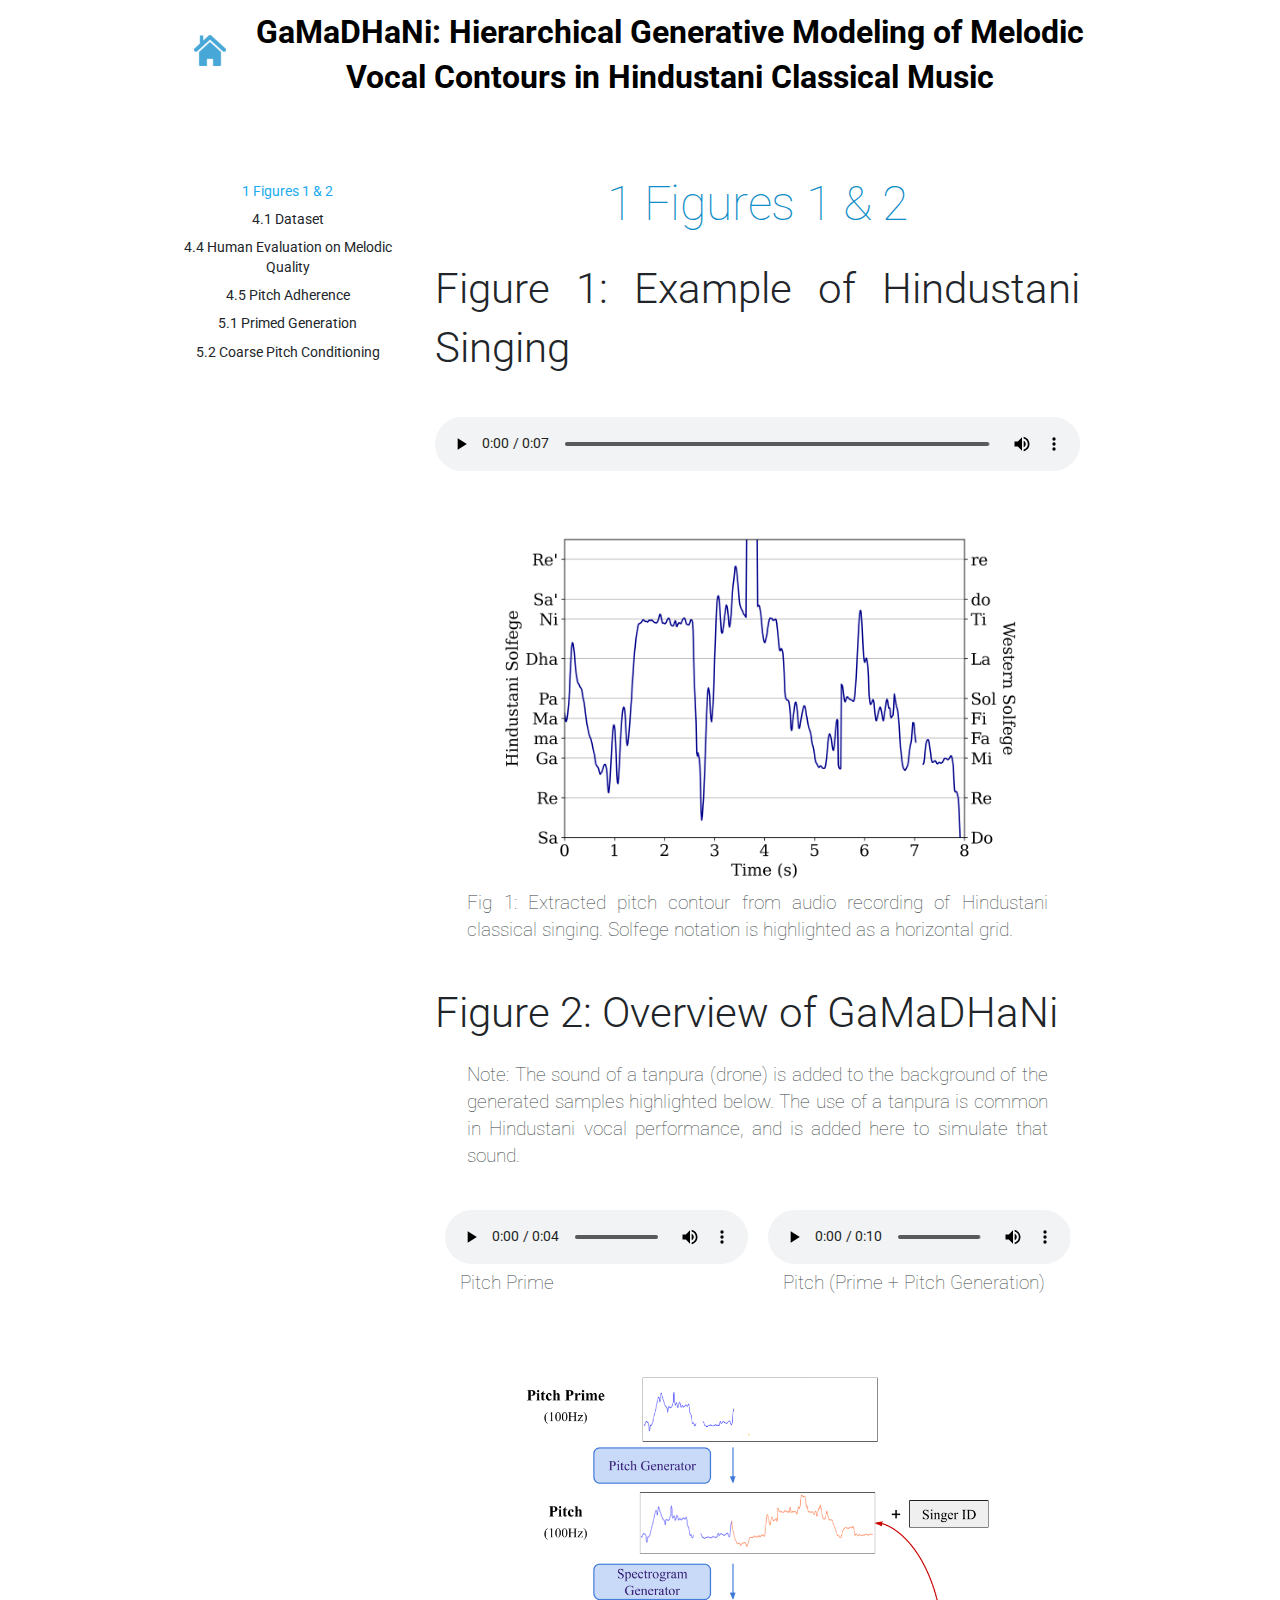
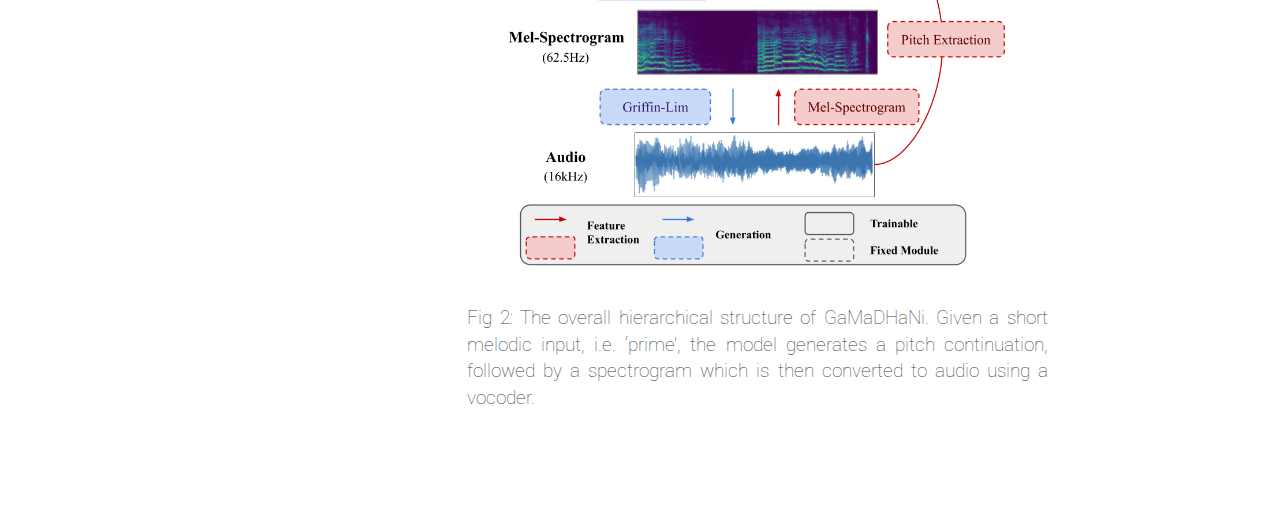
==== 1figs/index.html @ 4505210c "first version website" ====
<!DOCTYPE html>
<html lang="en">

<head>
    <meta charset="utf-8">
    <meta http-equiv="x-ua-compatible" content="ie=edge">
    <title>1 Figures 1 &amp; 2 - Demo Samples</title>
    <meta name="viewport" content="width=device-width, initial-scale=1"> 
    <link rel="icon" href="https://gamadhani.github.io/%20favicon.png%20">  
    <link rel="stylesheet" href="/css/style.min.75d979721c77aee3e680cd0fadc988bd8e4d9de67f4d5a370ef8f8e1afe76103.css">  

</head>



<body class='page-home'></body>
<div class="wrapper">
    <div class='header'>
    <div class="container">
        
        
        <div id="main-menu" class="main-menu">
    <ul>
         
        <li class="menu-item-/static/home.png">
            <a href="/">
                
                <figure>
                    <img src="/static/home.png" alt="Descriptive text about the image">
                </figure>
            </a>
        </li>
        
    </ul>
</div>
        <h1>GaMaDHaNi: Hierarchical Generative Modeling of Melodic Vocal Contours in Hindustani Classical Music</h1>
    </div>
</div>  
    <div class="container pt-2 pt-md-6 pb-3 pb-md-6">
        <div class="row">
            <div class="col-12 col-md-3 mb-3">
                <div class="sidebar">
                    
<div class="docs-menu">
    
    <ul>
        
        <li class="active ">
            <a href="https://gamadhani.github.io/1figs/">1 Figures 1 &amp; 2</a>
        </li>
        
        <li class="">
            <a href="https://gamadhani.github.io/2data/">4.1 Dataset</a>
        </li>
        
        <li class="">
            <a href="https://gamadhani.github.io/3listening_test/">4.4 Human Evaluation on Melodic Quality</a>
        </li>
        
        <li class="">
            <a href="https://gamadhani.github.io/4pitch_adherence/">4.5 Pitch Adherence</a>
        </li>
        
        <li class="">
            <a href="https://gamadhani.github.io/5primed_generation/">5.1 Primed Generation</a>
        </li>
        
        <li class="">
            <a href="https://gamadhani.github.io/6coarsepitch/">5.2 Coarse Pitch Conditioning</a>
        </li>
        
    </ul>
</div>
                </div>
            </div>
            <div class="col-12 col-md-9">
                 
<div class="container">
    <h1 class="title">1 Figures 1 &amp; 2</h1>
    <div class="content  " style="text-align: justify; ">
        <h1 id="figure-1-example-of-hindustani-singing">Figure 1: Example of Hindustani Singing</h1>
<p><figure >
    <audio controls preload="metadata ">
    <source src="/static/homepage/fig1.mp3" type="audio/mpeg">
  </audio> 
</figure>
<figure><img   src="/static/homepage/hindustani_contour.png" 
         alt="Fig 1: Extracted pitch contour from audio recording of Hindustani classical singing. Solfege notation is highlighted as a horizontal grid."/><figcaption>
        <p>Fig 1: Extracted pitch contour from audio recording of Hindustani classical singing. Solfege notation is highlighted as a horizontal grid.</p>
    </figcaption>
    </figure></p>
<h1 id="figure-2-overview-of-gamadhani">Figure 2: Overview of GaMaDHaNi</h1>
<p>Note: The sound of a tanpura (drone) is added to the background of the generated samples highlighted below. The use of a tanpura is common in Hindustani vocal performance, and is added here to simulate that sound.

<style>
    .audio-gallery {
        display: flex;
         
        flex-wrap: wrap;
         
        justify-content: space-between;
         
    }
    
    .audio-item {
        margin: 0 10px;
         
        flex: 1;
         
    }
    
    audio {
        width: 100%;
         
    }
</style>
<div class="audio-gallery">
    
    <div class="audio-item">
        <audio controls>
            <source src="/static/homepage/hero_primeWshruti.wav" type="audio/wav">
            Your browser does not support the audio element.
        </audio>
        <p>Pitch Prime</p>
    </div>
    
    <div class="audio-item">
        <audio controls>
            <source src="/static/homepage/hero_prime&#43;contWshruti.wav" type="audio/wav">
            Your browser does not support the audio element.
        </audio>
        <p>Pitch (Prime &#43; Pitch Generation)</p>
    </div>
    
</div></p>
<figure><img   src="/static/homepage/hero%20diag.png" 
         alt="Fig 2: The overall hierarchical structure of GaMaDHaNi. Given a short melodic input, i.e. ‘prime’, the model generates a pitch continuation, followed by a spectrogram which is then converted to audio using a vocoder."/><figcaption>
        <p>Fig 2: The overall hierarchical structure of GaMaDHaNi. Given a short melodic input, i.e. ‘prime’, the model generates a pitch continuation, followed by a spectrogram which is then converted to audio using a vocoder.</p>
    </figcaption>
    </figure>

    </div>
</div>
</div>
</a> 
            </div>
        </div>
    </div>
    
</div>

    
<script type="text/javascript" src="/js/scripts.min.eaf147370baecdd07c022597db631f99cab1c9cd6479de586f30327a568d6a0f.js"></script>
 
  
  
    
  




</body>

</html>
---- css/style.min.75d979721c77aee3e680cd0fadc988bd8e4d9de67f4d5a370ef8f8e1afe76103.css ----
@charset "UTF-8";@import "https://fonts.googleapis.com/css?family=Roboto:300,400,500,700|Lora:400,700|Roboto+Mono:300,400";*,*::before,*::after{box-sizing:border-box}html{font-family:sans-serif;line-height:1.15;-webkit-text-size-adjust:100%;-webkit-tap-highlight-color:rgba(33,37,41,0)}article,aside,figcaption,figure,footer,header,hgroup,main,nav,section{display:block}body{margin:0;font-family:roboto,Arial,sans-serif,-apple-system;font-size:1rem;font-weight:400;line-height:1.4;color:#212529;text-align:left;background-color:#fff}[tabindex="-1"]:focus{outline:0!important}hr{box-sizing:content-box;height:0;overflow:visible}h1,h2,h3,h4,h5,h6{margin-top:0;margin-bottom:.5rem}p{margin-top:0;margin-bottom:1rem}abbr[title],abbr[data-original-title]{text-decoration:underline;text-decoration:underline dotted;cursor:help;border-bottom:0;text-decoration-skip-ink:none}address{margin-bottom:1rem;font-style:normal;line-height:inherit}ol,ul,dl{margin-top:0;margin-bottom:1rem}ol ol,ul ul,ol ul,ul ol{margin-bottom:0}dt{font-weight:700}dd{margin-bottom:.5rem;margin-left:0}blockquote{margin:0 0 1rem}b,strong{font-weight:bolder}small{font-size:80%}sub,sup{position:relative;font-size:75%;line-height:0;vertical-align:baseline}sub{bottom:-.25em}sup{top:-.5em}a{color:#0f8dc8;text-decoration:none;background-color:transparent}a:hover{color:#4bbdf2;text-decoration:underline}a:not([href]):not([tabindex]){color:inherit;text-decoration:none}a:not([href]):not([tabindex]):hover,a:not([href]):not([tabindex]):focus{color:inherit;text-decoration:none}a:not([href]):not([tabindex]):focus{outline:0}pre,code,kbd,samp{font-family:SFMono-Regular,Menlo,Monaco,Consolas,liberation mono,courier new,monospace;font-size:1em}pre{margin-top:0;margin-bottom:1rem;overflow:auto}figure{margin:0 0 1rem}img{vertical-align:middle;border-style:none}svg{overflow:hidden;vertical-align:middle}table{border-collapse:collapse}caption{padding-top:.75rem;padding-bottom:.75rem;color:#6c757d;text-align:left;caption-side:bottom}th{text-align:inherit}label{display:inline-block;margin-bottom:.5rem}button{border-radius:0}button:focus{outline:1px dotted;outline:5px auto -webkit-focus-ring-color}input,button,select,optgroup,textarea{margin:0;font-family:inherit;font-size:inherit;line-height:inherit}button,input{overflow:visible}button,select{text-transform:none}select{word-wrap:normal}button,[type=button],[type=reset],[type=submit]{-webkit-appearance:button}button:not(:disabled),[type=button]:not(:disabled),[type=reset]:not(:disabled),[type=submit]:not(:disabled){cursor:pointer}button::-moz-focus-inner,[type=button]::-moz-focus-inner,[type=reset]::-moz-focus-inner,[type=submit]::-moz-focus-inner{padding:0;border-style:none}input[type=radio],input[type=checkbox]{box-sizing:border-box;padding:0}input[type=date],input[type=time],input[type=datetime-local],input[type=month]{-webkit-appearance:listbox}textarea{overflow:auto;resize:vertical}fieldset{min-width:0;padding:0;margin:0;border:0}legend{display:block;width:100%;max-width:100%;padding:0;margin-bottom:.5rem;font-size:1.5rem;line-height:inherit;color:inherit;white-space:normal}progress{vertical-align:baseline}[type=number]::-webkit-inner-spin-button,[type=number]::-webkit-outer-spin-button{height:auto}[type=search]{outline-offset:-2px;-webkit-appearance:none}[type=search]::-webkit-search-decoration{-webkit-appearance:none}::-webkit-file-upload-button{font:inherit;-webkit-appearance:button}output{display:inline-block}summary{display:list-item;cursor:pointer}template{display:none}[hidden]{display:none!important}.align-baseline{vertical-align:baseline!important}.align-top{vertical-align:top!important}.align-middle{vertical-align:middle!important}.align-bottom{vertical-align:bottom!important}.align-text-bottom{vertical-align:text-bottom!important}.align-text-top{vertical-align:text-top!important}.bg-primary{background-color:#0f8dc8!important}a.bg-primary:hover,a.bg-primary:focus,button.bg-primary:hover,button.bg-primary:focus{background-color:#0b6c99!important}.bg-secondary{background-color:#45403d!important}a.bg-secondary:hover,a.bg-secondary:focus,button.bg-secondary:hover,button.bg-secondary:focus{background-color:#2a2725!important}.bg-success{background-color:#28a745!important}a.bg-success:hover,a.bg-success:focus,button.bg-success:hover,button.bg-success:focus{background-color:#1e7e34!important}.bg-info{background-color:#17a2b8!important}a.bg-info:hover,a.bg-info:focus,button.bg-info:hover,button.bg-info:focus{background-color:#117a8b!important}.bg-warning{background-color:#ffc107!important}a.bg-warning:hover,a.bg-warning:focus,button.bg-warning:hover,button.bg-warning:focus{background-color:#d39e00!important}.bg-danger{background-color:#dc3545!important}a.bg-danger:hover,a.bg-danger:focus,button.bg-danger:hover,button.bg-danger:focus{background-color:#bd2130!important}.bg-light{background-color:#f8f9fa!important}a.bg-light:hover,a.bg-light:focus,button.bg-light:hover,button.bg-light:focus{background-color:#dae0e5!important}.bg-dark{background-color:#343a40!important}a.bg-dark:hover,a.bg-dark:focus,button.bg-dark:hover,button.bg-dark:focus{background-color:#1d2124!important}.bg-white{background-color:#fff!important}.bg-transparent{background-color:transparent!important}.border{border:1px solid #dee2e6!important}.border-top{border-top:1px solid #dee2e6!important}.border-right{border-right:1px solid #dee2e6!important}.border-bottom{border-bottom:1px solid #dee2e6!important}.border-left{border-left:1px solid #dee2e6!important}.border-0{border:0!important}.border-top-0{border-top:0!important}.border-right-0{border-right:0!important}.border-bottom-0{border-bottom:0!important}.border-left-0{border-left:0!important}.border-primary{border-color:#0f8dc8!important}.border-secondary{border-color:#45403d!important}.border-success{border-color:#28a745!important}.border-info{border-color:#17a2b8!important}.border-warning{border-color:#ffc107!important}.border-danger{border-color:#dc3545!important}.border-light{border-color:#f8f9fa!important}.border-dark{border-color:#343a40!important}.border-white{border-color:#fff!important}.rounded-sm{border-radius:.2rem!important}.rounded{border-radius:.25rem!important}.rounded-top{border-top-left-radius:.25rem!important;border-top-right-radius:.25rem!important}.rounded-right{border-top-right-radius:.25rem!important;border-bottom-right-radius:.25rem!important}.rounded-bottom{border-bottom-right-radius:.25rem!important;border-bottom-left-radius:.25rem!important}.rounded-left{border-top-left-radius:.25rem!important;border-bottom-left-radius:.25rem!important}.rounded-lg{border-radius:.3rem!important}.rounded-circle{border-radius:50%!important}.rounded-pill{border-radius:50rem!important}.rounded-0{border-radius:0!important}.clearfix::after{display:block;clear:both;content:""}.d-none{display:none!important}.d-inline{display:inline!important}.d-inline-block{display:inline-block!important}.d-block{display:block!important}.d-table{display:table!important}.d-table-row{display:table-row!important}.d-table-cell{display:table-cell!important}.d-flex{display:flex!important}.d-inline-flex{display:inline-flex!important}@media(min-width:576px){.d-sm-none{display:none!important}.d-sm-inline{display:inline!important}.d-sm-inline-block{display:inline-block!important}.d-sm-block{display:block!important}.d-sm-table{display:table!important}.d-sm-table-row{display:table-row!important}.d-sm-table-cell{display:table-cell!important}.d-sm-flex{display:flex!important}.d-sm-inline-flex{display:inline-flex!important}}@media(min-width:768px){.d-md-none{display:none!important}.d-md-inline{display:inline!important}.d-md-inline-block{display:inline-block!important}.d-md-block{display:block!important}.d-md-table{display:table!important}.d-md-table-row{display:table-row!important}.d-md-table-cell{display:table-cell!important}.d-md-flex{display:flex!important}.d-md-inline-flex{display:inline-flex!important}}@media(min-width:992px){.d-lg-none{display:none!important}.d-lg-inline{display:inline!important}.d-lg-inline-block{display:inline-block!important}.d-lg-block{display:block!important}.d-lg-table{display:table!important}.d-lg-table-row{display:table-row!important}.d-lg-table-cell{display:table-cell!important}.d-lg-flex{display:flex!important}.d-lg-inline-flex{display:inline-flex!important}}@media(min-width:1300px){.d-xl-none{display:none!important}.d-xl-inline{display:inline!important}.d-xl-inline-block{display:inline-block!important}.d-xl-block{display:block!important}.d-xl-table{display:table!important}.d-xl-table-row{display:table-row!important}.d-xl-table-cell{display:table-cell!important}.d-xl-flex{display:flex!important}.d-xl-inline-flex{display:inline-flex!important}}@media print{.d-print-none{display:none!important}.d-print-inline{display:inline!important}.d-print-inline-block{display:inline-block!important}.d-print-block{display:block!important}.d-print-table{display:table!important}.d-print-table-row{display:table-row!important}.d-print-table-cell{display:table-cell!important}.d-print-flex{display:flex!important}.d-print-inline-flex{display:inline-flex!important}}.embed-responsive{position:relative;display:block;width:100%;padding:0;overflow:hidden}.embed-responsive::before{display:block;content:""}.embed-responsive .embed-responsive-item,.embed-responsive iframe,.embed-responsive embed,.embed-responsive object,.embed-responsive video{position:absolute;top:0;bottom:0;left:0;width:100%;height:100%;border:0}.embed-responsive-21by9::before{padding-top:42.85714286%}.embed-responsive-16by9::before{padding-top:56.25%}.embed-responsive-4by3::before{padding-top:75%}.embed-responsive-1by1::before{padding-top:100%}.flex-row{flex-direction:row!important}.flex-column{flex-direction:column!important}.flex-row-reverse{flex-direction:row-reverse!important}.flex-column-reverse{flex-direction:column-reverse!important}.flex-wrap{flex-wrap:wrap!important}.flex-nowrap{flex-wrap:nowrap!important}.flex-wrap-reverse{flex-wrap:wrap-reverse!important}.flex-fill{flex:auto!important}.flex-grow-0{flex-grow:0!important}.flex-grow-1{flex-grow:1!important}.flex-shrink-0{flex-shrink:0!important}.flex-shrink-1{flex-shrink:1!important}.justify-content-start{justify-content:flex-start!important}.justify-content-end{justify-content:flex-end!important}.justify-content-center{justify-content:center!important}.justify-content-between{justify-content:space-between!important}.justify-content-around{justify-content:space-around!important}.align-items-start{align-items:flex-start!important}.align-items-end{align-items:flex-end!important}.align-items-center{align-items:center!important}.align-items-baseline{align-items:baseline!important}.align-items-stretch{align-items:stretch!important}.align-content-start{align-content:flex-start!important}.align-content-end{align-content:flex-end!important}.align-content-center{align-content:center!important}.align-content-between{align-content:space-between!important}.align-content-around{align-content:space-around!important}.align-content-stretch{align-content:stretch!important}.align-self-auto{align-self:auto!important}.align-self-start{align-self:flex-start!important}.align-self-end{align-self:flex-end!important}.align-self-center{align-self:center!important}.align-self-baseline{align-self:baseline!important}.align-self-stretch{align-self:stretch!important}@media(min-width:576px){.flex-sm-row{flex-direction:row!important}.flex-sm-column{flex-direction:column!important}.flex-sm-row-reverse{flex-direction:row-reverse!important}.flex-sm-column-reverse{flex-direction:column-reverse!important}.flex-sm-wrap{flex-wrap:wrap!important}.flex-sm-nowrap{flex-wrap:nowrap!important}.flex-sm-wrap-reverse{flex-wrap:wrap-reverse!important}.flex-sm-fill{flex:auto!important}.flex-sm-grow-0{flex-grow:0!important}.flex-sm-grow-1{flex-grow:1!important}.flex-sm-shrink-0{flex-shrink:0!important}.flex-sm-shrink-1{flex-shrink:1!important}.justify-content-sm-start{justify-content:flex-start!important}.justify-content-sm-end{justify-content:flex-end!important}.justify-content-sm-center{justify-content:center!important}.justify-content-sm-between{justify-content:space-between!important}.justify-content-sm-around{justify-content:space-around!important}.align-items-sm-start{align-items:flex-start!important}.align-items-sm-end{align-items:flex-end!important}.align-items-sm-center{align-items:center!important}.align-items-sm-baseline{align-items:baseline!important}.align-items-sm-stretch{align-items:stretch!important}.align-content-sm-start{align-content:flex-start!important}.align-content-sm-end{align-content:flex-end!important}.align-content-sm-center{align-content:center!important}.align-content-sm-between{align-content:space-between!important}.align-content-sm-around{align-content:space-around!important}.align-content-sm-stretch{align-content:stretch!important}.align-self-sm-auto{align-self:auto!important}.align-self-sm-start{align-self:flex-start!important}.align-self-sm-end{align-self:flex-end!important}.align-self-sm-center{align-self:center!important}.align-self-sm-baseline{align-self:baseline!important}.align-self-sm-stretch{align-self:stretch!important}}@media(min-width:768px){.flex-md-row{flex-direction:row!important}.flex-md-column{flex-direction:column!important}.flex-md-row-reverse{flex-direction:row-reverse!important}.flex-md-column-reverse{flex-direction:column-reverse!important}.flex-md-wrap{flex-wrap:wrap!important}.flex-md-nowrap{flex-wrap:nowrap!important}.flex-md-wrap-reverse{flex-wrap:wrap-reverse!important}.flex-md-fill{flex:auto!important}.flex-md-grow-0{flex-grow:0!important}.flex-md-grow-1{flex-grow:1!important}.flex-md-shrink-0{flex-shrink:0!important}.flex-md-shrink-1{flex-shrink:1!important}.justify-content-md-start{justify-content:flex-start!important}.justify-content-md-end{justify-content:flex-end!important}.justify-content-md-center{justify-content:center!important}.justify-content-md-between{justify-content:space-between!important}.justify-content-md-around{justify-content:space-around!important}.align-items-md-start{align-items:flex-start!important}.align-items-md-end{align-items:flex-end!important}.align-items-md-center{align-items:center!important}.align-items-md-baseline{align-items:baseline!important}.align-items-md-stretch{align-items:stretch!important}.align-content-md-start{align-content:flex-start!important}.align-content-md-end{align-content:flex-end!important}.align-content-md-center{align-content:center!important}.align-content-md-between{align-content:space-between!important}.align-content-md-around{align-content:space-around!important}.align-content-md-stretch{align-content:stretch!important}.align-self-md-auto{align-self:auto!important}.align-self-md-start{align-self:flex-start!important}.align-self-md-end{align-self:flex-end!important}.align-self-md-center{align-self:center!important}.align-self-md-baseline{align-self:baseline!important}.align-self-md-stretch{align-self:stretch!important}}@media(min-width:992px){.flex-lg-row{flex-direction:row!important}.flex-lg-column{flex-direction:column!important}.flex-lg-row-reverse{flex-direction:row-reverse!important}.flex-lg-column-reverse{flex-direction:column-reverse!important}.flex-lg-wrap{flex-wrap:wrap!important}.flex-lg-nowrap{flex-wrap:nowrap!important}.flex-lg-wrap-reverse{flex-wrap:wrap-reverse!important}.flex-lg-fill{flex:auto!important}.flex-lg-grow-0{flex-grow:0!important}.flex-lg-grow-1{flex-grow:1!important}.flex-lg-shrink-0{flex-shrink:0!important}.flex-lg-shrink-1{flex-shrink:1!important}.justify-content-lg-start{justify-content:flex-start!important}.justify-content-lg-end{justify-content:flex-end!important}.justify-content-lg-center{justify-content:center!important}.justify-content-lg-between{justify-content:space-between!important}.justify-content-lg-around{justify-content:space-around!important}.align-items-lg-start{align-items:flex-start!important}.align-items-lg-end{align-items:flex-end!important}.align-items-lg-center{align-items:center!important}.align-items-lg-baseline{align-items:baseline!important}.align-items-lg-stretch{align-items:stretch!important}.align-content-lg-start{align-content:flex-start!important}.align-content-lg-end{align-content:flex-end!important}.align-content-lg-center{align-content:center!important}.align-content-lg-between{align-content:space-between!important}.align-content-lg-around{align-content:space-around!important}.align-content-lg-stretch{align-content:stretch!important}.align-self-lg-auto{align-self:auto!important}.align-self-lg-start{align-self:flex-start!important}.align-self-lg-end{align-self:flex-end!important}.align-self-lg-center{align-self:center!important}.align-self-lg-baseline{align-self:baseline!important}.align-self-lg-stretch{align-self:stretch!important}}@media(min-width:1300px){.flex-xl-row{flex-direction:row!important}.flex-xl-column{flex-direction:column!important}.flex-xl-row-reverse{flex-direction:row-reverse!important}.flex-xl-column-reverse{flex-direction:column-reverse!important}.flex-xl-wrap{flex-wrap:wrap!important}.flex-xl-nowrap{flex-wrap:nowrap!important}.flex-xl-wrap-reverse{flex-wrap:wrap-reverse!important}.flex-xl-fill{flex:auto!important}.flex-xl-grow-0{flex-grow:0!important}.flex-xl-grow-1{flex-grow:1!important}.flex-xl-shrink-0{flex-shrink:0!important}.flex-xl-shrink-1{flex-shrink:1!important}.justify-content-xl-start{justify-content:flex-start!important}.justify-content-xl-end{justify-content:flex-end!important}.justify-content-xl-center{justify-content:center!important}.justify-content-xl-between{justify-content:space-between!important}.justify-content-xl-around{justify-content:space-around!important}.align-items-xl-start{align-items:flex-start!important}.align-items-xl-end{align-items:flex-end!important}.align-items-xl-center{align-items:center!important}.align-items-xl-baseline{align-items:baseline!important}.align-items-xl-stretch{align-items:stretch!important}.align-content-xl-start{align-content:flex-start!important}.align-content-xl-end{align-content:flex-end!important}.align-content-xl-center{align-content:center!important}.align-content-xl-between{align-content:space-between!important}.align-content-xl-around{align-content:space-around!important}.align-content-xl-stretch{align-content:stretch!important}.align-self-xl-auto{align-self:auto!important}.align-self-xl-start{align-self:flex-start!important}.align-self-xl-end{align-self:flex-end!important}.align-self-xl-center{align-self:center!important}.align-self-xl-baseline{align-self:baseline!important}.align-self-xl-stretch{align-self:stretch!important}}.float-left{float:left!important}.float-right{float:right!important}.float-none{float:none!important}@media(min-width:576px){.float-sm-left{float:left!important}.float-sm-right{float:right!important}.float-sm-none{float:none!important}}@media(min-width:768px){.float-md-left{float:left!important}.float-md-right{float:right!important}.float-md-none{float:none!important}}@media(min-width:992px){.float-lg-left{float:left!important}.float-lg-right{float:right!important}.float-lg-none{float:none!important}}@media(min-width:1300px){.float-xl-left{float:left!important}.float-xl-right{float:right!important}.float-xl-none{float:none!important}}.overflow-auto{overflow:auto!important}.overflow-hidden{overflow:hidden!important}.position-static{position:static!important}.position-relative{position:relative!important}.position-absolute{position:absolute!important}.position-fixed{position:fixed!important}.position-sticky{position:sticky!important}.fixed-top{position:fixed;top:0;right:0;left:0;z-index:1030}.fixed-bottom{position:fixed;right:0;bottom:0;left:0;z-index:1030}@supports(position:sticky){.sticky-top{position:sticky;top:0;z-index:1020}}.sr-only{position:absolute;width:1px;height:1px;padding:0;overflow:hidden;clip:rect(0,0,0,0);white-space:nowrap;border:0}.sr-only-focusable:active,.sr-only-focusable:focus{position:static;width:auto;height:auto;overflow:visible;clip:auto;white-space:normal}.shadow-sm{box-shadow:0 .125rem .25rem rgba(33,37,41,.075)!important}.shadow{box-shadow:0 .5rem 1rem rgba(33,37,41,.15)!important}.shadow-lg{box-shadow:0 1rem 3rem rgba(33,37,41,.175)!important}.shadow-none{box-shadow:none!important}.w-25{width:25%!important}.w-50{width:50%!important}.w-75{width:75%!important}.w-100{width:100%!important}.w-auto{width:auto!important}.h-25{height:25%!important}.h-50{height:50%!important}.h-75{height:75%!important}.h-100{height:100%!important}.h-auto{height:auto!important}.mw-100{max-width:100%!important}.mh-100{max-height:100%!important}.min-vw-100{min-width:100vw!important}.min-vh-100{min-height:100vh!important}.vw-100{width:100vw!important}.vh-100{height:100vh!important}.stretched-link::after{position:absolute;top:0;right:0;bottom:0;left:0;z-index:1;pointer-events:auto;content:"";background-color:transparent}.m-0{margin:0!important}.mt-0,.my-0{margin-top:0!important}.mr-0,.mx-0{margin-right:0!important}.mb-0,.my-0{margin-bottom:0!important}.ml-0,.mx-0{margin-left:0!important}.m-1{margin:10px!important}.mt-1,.my-1{margin-top:10px!important}.mr-1,.mx-1{margin-right:10px!important}.mb-1,.my-1{margin-bottom:10px!important}.ml-1,.mx-1{margin-left:10px!important}.m-2{margin:20px!important}.mt-2,.my-2{margin-top:20px!important}.mr-2,.mx-2{margin-right:20px!important}.mb-2,.my-2{margin-bottom:20px!important}.ml-2,.mx-2{margin-left:20px!important}.m-3{margin:30px!important}.mt-3,.my-3{margin-top:30px!important}.mr-3,.mx-3{margin-right:30px!important}.mb-3,.my-3{margin-bottom:30px!important}.ml-3,.mx-3{margin-left:30px!important}.m-4{margin:40px!important}.mt-4,.my-4{margin-top:40px!important}.mr-4,.mx-4{margin-right:40px!important}.mb-4,.my-4{margin-bottom:40px!important}.ml-4,.mx-4{margin-left:40px!important}.m-5{margin:50px!important}.mt-5,.my-5{margin-top:50px!important}.mr-5,.mx-5{margin-right:50px!important}.mb-5,.my-5{margin-bottom:50px!important}.ml-5,.mx-5{margin-left:50px!important}.m-6{margin:60px!important}.mt-6,.my-6{margin-top:60px!important}.mr-6,.mx-6{margin-right:60px!important}.mb-6,.my-6{margin-bottom:60px!important}.ml-6,.mx-6{margin-left:60px!important}.m-7{margin:70px!important}.mt-7,.my-7{margin-top:70px!important}.mr-7,.mx-7{margin-right:70px!important}.mb-7,.my-7{margin-bottom:70px!important}.ml-7,.mx-7{margin-left:70px!important}.m-8{margin:80px!important}.mt-8,.my-8{margin-top:80px!important}.mr-8,.mx-8{margin-right:80px!important}.mb-8,.my-8{margin-bottom:80px!important}.ml-8,.mx-8{margin-left:80px!important}.m-9{margin:90px!important}.mt-9,.my-9{margin-top:90px!important}.mr-9,.mx-9{margin-right:90px!important}.mb-9,.my-9{margin-bottom:90px!important}.ml-9,.mx-9{margin-left:90px!important}.m-10{margin:100px!important}.mt-10,.my-10{margin-top:100px!important}.mr-10,.mx-10{margin-right:100px!important}.mb-10,.my-10{margin-bottom:100px!important}.ml-10,.mx-10{margin-left:100px!important}.m-11{margin:110px!important}.mt-11,.my-11{margin-top:110px!important}.mr-11,.mx-11{margin-right:110px!important}.mb-11,.my-11{margin-bottom:110px!important}.ml-11,.mx-11{margin-left:110px!important}.m-12{margin:120px!important}.mt-12,.my-12{margin-top:120px!important}.mr-12,.mx-12{margin-right:120px!important}.mb-12,.my-12{margin-bottom:120px!important}.ml-12,.mx-12{margin-left:120px!important}.m-13{margin:130px!important}.mt-13,.my-13{margin-top:130px!important}.mr-13,.mx-13{margin-right:130px!important}.mb-13,.my-13{margin-bottom:130px!important}.ml-13,.mx-13{margin-left:130px!important}.m-14{margin:140px!important}.mt-14,.my-14{margin-top:140px!important}.mr-14,.mx-14{margin-right:140px!important}.mb-14,.my-14{margin-bottom:140px!important}.ml-14,.mx-14{margin-left:140px!important}.m-15{margin:150px!important}.mt-15,.my-15{margin-top:150px!important}.mr-15,.mx-15{margin-right:150px!important}.mb-15,.my-15{margin-bottom:150px!important}.ml-15,.mx-15{margin-left:150px!important}.m-16{margin:160px!important}.mt-16,.my-16{margin-top:160px!important}.mr-16,.mx-16{margin-right:160px!important}.mb-16,.my-16{margin-bottom:160px!important}.ml-16,.mx-16{margin-left:160px!important}.m-17{margin:170px!important}.mt-17,.my-17{margin-top:170px!important}.mr-17,.mx-17{margin-right:170px!important}.mb-17,.my-17{margin-bottom:170px!important}.ml-17,.mx-17{margin-left:170px!important}.m-18{margin:180px!important}.mt-18,.my-18{margin-top:180px!important}.mr-18,.mx-18{margin-right:180px!important}.mb-18,.my-18{margin-bottom:180px!important}.ml-18,.mx-18{margin-left:180px!important}.m-19{margin:190px!important}.mt-19,.my-19{margin-top:190px!important}.mr-19,.mx-19{margin-right:190px!important}.mb-19,.my-19{margin-bottom:190px!important}.ml-19,.mx-19{margin-left:190px!important}.m-20{margin:200px!important}.mt-20,.my-20{margin-top:200px!important}.mr-20,.mx-20{margin-right:200px!important}.mb-20,.my-20{margin-bottom:200px!important}.ml-20,.mx-20{margin-left:200px!important}.p-0{padding:0!important}.pt-0,.py-0{padding-top:0!important}.pr-0,.px-0{padding-right:0!important}.pb-0,.py-0{padding-bottom:0!important}.pl-0,.px-0{padding-left:0!important}.p-1{padding:10px!important}.pt-1,.py-1{padding-top:10px!important}.pr-1,.px-1{padding-right:10px!important}.pb-1,.py-1{padding-bottom:10px!important}.pl-1,.px-1{padding-left:10px!important}.p-2{padding:20px!important}.pt-2,.py-2{padding-top:20px!important}.pr-2,.px-2{padding-right:20px!important}.pb-2,.py-2{padding-bottom:20px!important}.pl-2,.px-2{padding-left:20px!important}.p-3{padding:30px!important}.pt-3,.py-3{padding-top:30px!important}.pr-3,.px-3{padding-right:30px!important}.pb-3,.py-3{padding-bottom:30px!important}.pl-3,.px-3{padding-left:30px!important}.p-4{padding:40px!important}.pt-4,.py-4{padding-top:40px!important}.pr-4,.px-4{padding-right:40px!important}.pb-4,.py-4{padding-bottom:40px!important}.pl-4,.px-4{padding-left:40px!important}.p-5{padding:50px!important}.pt-5,.py-5{padding-top:50px!important}.pr-5,.px-5{padding-right:50px!important}.pb-5,.py-5{padding-bottom:50px!important}.pl-5,.px-5{padding-left:50px!important}.p-6{padding:60px!important}.pt-6,.py-6{padding-top:60px!important}.pr-6,.px-6{padding-right:60px!important}.pb-6,.py-6{padding-bottom:60px!important}.pl-6,.px-6{padding-left:60px!important}.p-7{padding:70px!important}.pt-7,.py-7{padding-top:70px!important}.pr-7,.px-7{padding-right:70px!important}.pb-7,.py-7{padding-bottom:70px!important}.pl-7,.px-7{padding-left:70px!important}.p-8{padding:80px!important}.pt-8,.py-8{padding-top:80px!important}.pr-8,.px-8{padding-right:80px!important}.pb-8,.py-8{padding-bottom:80px!important}.pl-8,.px-8{padding-left:80px!important}.p-9{padding:90px!important}.pt-9,.py-9{padding-top:90px!important}.pr-9,.px-9{padding-right:90px!important}.pb-9,.py-9{padding-bottom:90px!important}.pl-9,.px-9{padding-left:90px!important}.p-10{padding:100px!important}.pt-10,.py-10{padding-top:100px!important}.pr-10,.px-10{padding-right:100px!important}.pb-10,.py-10{padding-bottom:100px!important}.pl-10,.px-10{padding-left:100px!important}.p-11{padding:110px!important}.pt-11,.py-11{padding-top:110px!important}.pr-11,.px-11{padding-right:110px!important}.pb-11,.py-11{padding-bottom:110px!important}.pl-11,.px-11{padding-left:110px!important}.p-12{padding:120px!important}.pt-12,.py-12{padding-top:120px!important}.pr-12,.px-12{padding-right:120px!important}.pb-12,.py-12{padding-bottom:120px!important}.pl-12,.px-12{padding-left:120px!important}.p-13{padding:130px!important}.pt-13,.py-13{padding-top:130px!important}.pr-13,.px-13{padding-right:130px!important}.pb-13,.py-13{padding-bottom:130px!important}.pl-13,.px-13{padding-left:130px!important}.p-14{padding:140px!important}.pt-14,.py-14{padding-top:140px!important}.pr-14,.px-14{padding-right:140px!important}.pb-14,.py-14{padding-bottom:140px!important}.pl-14,.px-14{padding-left:140px!important}.p-15{padding:150px!important}.pt-15,.py-15{padding-top:150px!important}.pr-15,.px-15{padding-right:150px!important}.pb-15,.py-15{padding-bottom:150px!important}.pl-15,.px-15{padding-left:150px!important}.p-16{padding:160px!important}.pt-16,.py-16{padding-top:160px!important}.pr-16,.px-16{padding-right:160px!important}.pb-16,.py-16{padding-bottom:160px!important}.pl-16,.px-16{padding-left:160px!important}.p-17{padding:170px!important}.pt-17,.py-17{padding-top:170px!important}.pr-17,.px-17{padding-right:170px!important}.pb-17,.py-17{padding-bottom:170px!important}.pl-17,.px-17{padding-left:170px!important}.p-18{padding:180px!important}.pt-18,.py-18{padding-top:180px!important}.pr-18,.px-18{padding-right:180px!important}.pb-18,.py-18{padding-bottom:180px!important}.pl-18,.px-18{padding-left:180px!important}.p-19{padding:190px!important}.pt-19,.py-19{padding-top:190px!important}.pr-19,.px-19{padding-right:190px!important}.pb-19,.py-19{padding-bottom:190px!important}.pl-19,.px-19{padding-left:190px!important}.p-20{padding:200px!important}.pt-20,.py-20{padding-top:200px!important}.pr-20,.px-20{padding-right:200px!important}.pb-20,.py-20{padding-bottom:200px!important}.pl-20,.px-20{padding-left:200px!important}.m-n1{margin:-10px!important}.mt-n1,.my-n1{margin-top:-10px!important}.mr-n1,.mx-n1{margin-right:-10px!important}.mb-n1,.my-n1{margin-bottom:-10px!important}.ml-n1,.mx-n1{margin-left:-10px!important}.m-n2{margin:-20px!important}.mt-n2,.my-n2{margin-top:-20px!important}.mr-n2,.mx-n2{margin-right:-20px!important}.mb-n2,.my-n2{margin-bottom:-20px!important}.ml-n2,.mx-n2{margin-left:-20px!important}.m-n3{margin:-30px!important}.mt-n3,.my-n3{margin-top:-30px!important}.mr-n3,.mx-n3{margin-right:-30px!important}.mb-n3,.my-n3{margin-bottom:-30px!important}.ml-n3,.mx-n3{margin-left:-30px!important}.m-n4{margin:-40px!important}.mt-n4,.my-n4{margin-top:-40px!important}.mr-n4,.mx-n4{margin-right:-40px!important}.mb-n4,.my-n4{margin-bottom:-40px!important}.ml-n4,.mx-n4{margin-left:-40px!important}.m-n5{margin:-50px!important}.mt-n5,.my-n5{margin-top:-50px!important}.mr-n5,.mx-n5{margin-right:-50px!important}.mb-n5,.my-n5{margin-bottom:-50px!important}.ml-n5,.mx-n5{margin-left:-50px!important}.m-n6{margin:-60px!important}.mt-n6,.my-n6{margin-top:-60px!important}.mr-n6,.mx-n6{margin-right:-60px!important}.mb-n6,.my-n6{margin-bottom:-60px!important}.ml-n6,.mx-n6{margin-left:-60px!important}.m-n7{margin:-70px!important}.mt-n7,.my-n7{margin-top:-70px!important}.mr-n7,.mx-n7{margin-right:-70px!important}.mb-n7,.my-n7{margin-bottom:-70px!important}.ml-n7,.mx-n7{margin-left:-70px!important}.m-n8{margin:-80px!important}.mt-n8,.my-n8{margin-top:-80px!important}.mr-n8,.mx-n8{margin-right:-80px!important}.mb-n8,.my-n8{margin-bottom:-80px!important}.ml-n8,.mx-n8{margin-left:-80px!important}.m-n9{margin:-90px!important}.mt-n9,.my-n9{margin-top:-90px!important}.mr-n9,.mx-n9{margin-right:-90px!important}.mb-n9,.my-n9{margin-bottom:-90px!important}.ml-n9,.mx-n9{margin-left:-90px!important}.m-n10{margin:-100px!important}.mt-n10,.my-n10{margin-top:-100px!important}.mr-n10,.mx-n10{margin-right:-100px!important}.mb-n10,.my-n10{margin-bottom:-100px!important}.ml-n10,.mx-n10{margin-left:-100px!important}.m-n11{margin:-110px!important}.mt-n11,.my-n11{margin-top:-110px!important}.mr-n11,.mx-n11{margin-right:-110px!important}.mb-n11,.my-n11{margin-bottom:-110px!important}.ml-n11,.mx-n11{margin-left:-110px!important}.m-n12{margin:-120px!important}.mt-n12,.my-n12{margin-top:-120px!important}.mr-n12,.mx-n12{margin-right:-120px!important}.mb-n12,.my-n12{margin-bottom:-120px!important}.ml-n12,.mx-n12{margin-left:-120px!important}.m-n13{margin:-130px!important}.mt-n13,.my-n13{margin-top:-130px!important}.mr-n13,.mx-n13{margin-right:-130px!important}.mb-n13,.my-n13{margin-bottom:-130px!important}.ml-n13,.mx-n13{margin-left:-130px!important}.m-n14{margin:-140px!important}.mt-n14,.my-n14{margin-top:-140px!important}.mr-n14,.mx-n14{margin-right:-140px!important}.mb-n14,.my-n14{margin-bottom:-140px!important}.ml-n14,.mx-n14{margin-left:-140px!important}.m-n15{margin:-150px!important}.mt-n15,.my-n15{margin-top:-150px!important}.mr-n15,.mx-n15{margin-right:-150px!important}.mb-n15,.my-n15{margin-bottom:-150px!important}.ml-n15,.mx-n15{margin-left:-150px!important}.m-n16{margin:-160px!important}.mt-n16,.my-n16{margin-top:-160px!important}.mr-n16,.mx-n16{margin-right:-160px!important}.mb-n16,.my-n16{margin-bottom:-160px!important}.ml-n16,.mx-n16{margin-left:-160px!important}.m-n17{margin:-170px!important}.mt-n17,.my-n17{margin-top:-170px!important}.mr-n17,.mx-n17{margin-right:-170px!important}.mb-n17,.my-n17{margin-bottom:-170px!important}.ml-n17,.mx-n17{margin-left:-170px!important}.m-n18{margin:-180px!important}.mt-n18,.my-n18{margin-top:-180px!important}.mr-n18,.mx-n18{margin-right:-180px!important}.mb-n18,.my-n18{margin-bottom:-180px!important}.ml-n18,.mx-n18{margin-left:-180px!important}.m-n19{margin:-190px!important}.mt-n19,.my-n19{margin-top:-190px!important}.mr-n19,.mx-n19{margin-right:-190px!important}.mb-n19,.my-n19{margin-bottom:-190px!important}.ml-n19,.mx-n19{margin-left:-190px!important}.m-n20{margin:-200px!important}.mt-n20,.my-n20{margin-top:-200px!important}.mr-n20,.mx-n20{margin-right:-200px!important}.mb-n20,.my-n20{margin-bottom:-200px!important}.ml-n20,.mx-n20{margin-left:-200px!important}.m-auto{margin:auto!important}.mt-auto,.my-auto{margin-top:auto!important}.mr-auto,.mx-auto{margin-right:auto!important}.mb-auto,.my-auto{margin-bottom:auto!important}.ml-auto,.mx-auto{margin-left:auto!important}@media(min-width:576px){.m-sm-0{margin:0!important}.mt-sm-0,.my-sm-0{margin-top:0!important}.mr-sm-0,.mx-sm-0{margin-right:0!important}.mb-sm-0,.my-sm-0{margin-bottom:0!important}.ml-sm-0,.mx-sm-0{margin-left:0!important}.m-sm-1{margin:10px!important}.mt-sm-1,.my-sm-1{margin-top:10px!important}.mr-sm-1,.mx-sm-1{margin-right:10px!important}.mb-sm-1,.my-sm-1{margin-bottom:10px!important}.ml-sm-1,.mx-sm-1{margin-left:10px!important}.m-sm-2{margin:20px!important}.mt-sm-2,.my-sm-2{margin-top:20px!important}.mr-sm-2,.mx-sm-2{margin-right:20px!important}.mb-sm-2,.my-sm-2{margin-bottom:20px!important}.ml-sm-2,.mx-sm-2{margin-left:20px!important}.m-sm-3{margin:30px!important}.mt-sm-3,.my-sm-3{margin-top:30px!important}.mr-sm-3,.mx-sm-3{margin-right:30px!important}.mb-sm-3,.my-sm-3{margin-bottom:30px!important}.ml-sm-3,.mx-sm-3{margin-left:30px!important}.m-sm-4{margin:40px!important}.mt-sm-4,.my-sm-4{margin-top:40px!important}.mr-sm-4,.mx-sm-4{margin-right:40px!important}.mb-sm-4,.my-sm-4{margin-bottom:40px!important}.ml-sm-4,.mx-sm-4{margin-left:40px!important}.m-sm-5{margin:50px!important}.mt-sm-5,.my-sm-5{margin-top:50px!important}.mr-sm-5,.mx-sm-5{margin-right:50px!important}.mb-sm-5,.my-sm-5{margin-bottom:50px!important}.ml-sm-5,.mx-sm-5{margin-left:50px!important}.m-sm-6{margin:60px!important}.mt-sm-6,.my-sm-6{margin-top:60px!important}.mr-sm-6,.mx-sm-6{margin-right:60px!important}.mb-sm-6,.my-sm-6{margin-bottom:60px!important}.ml-sm-6,.mx-sm-6{margin-left:60px!important}.m-sm-7{margin:70px!important}.mt-sm-7,.my-sm-7{margin-top:70px!important}.mr-sm-7,.mx-sm-7{margin-right:70px!important}.mb-sm-7,.my-sm-7{margin-bottom:70px!important}.ml-sm-7,.mx-sm-7{margin-left:70px!important}.m-sm-8{margin:80px!important}.mt-sm-8,.my-sm-8{margin-top:80px!important}.mr-sm-8,.mx-sm-8{margin-right:80px!important}.mb-sm-8,.my-sm-8{margin-bottom:80px!important}.ml-sm-8,.mx-sm-8{margin-left:80px!important}.m-sm-9{margin:90px!important}.mt-sm-9,.my-sm-9{margin-top:90px!important}.mr-sm-9,.mx-sm-9{margin-right:90px!important}.mb-sm-9,.my-sm-9{margin-bottom:90px!important}.ml-sm-9,.mx-sm-9{margin-left:90px!important}.m-sm-10{margin:100px!important}.mt-sm-10,.my-sm-10{margin-top:100px!important}.mr-sm-10,.mx-sm-10{margin-right:100px!important}.mb-sm-10,.my-sm-10{margin-bottom:100px!important}.ml-sm-10,.mx-sm-10{margin-left:100px!important}.m-sm-11{margin:110px!important}.mt-sm-11,.my-sm-11{margin-top:110px!important}.mr-sm-11,.mx-sm-11{margin-right:110px!important}.mb-sm-11,.my-sm-11{margin-bottom:110px!important}.ml-sm-11,.mx-sm-11{margin-left:110px!important}.m-sm-12{margin:120px!important}.mt-sm-12,.my-sm-12{margin-top:120px!important}.mr-sm-12,.mx-sm-12{margin-right:120px!important}.mb-sm-12,.my-sm-12{margin-bottom:120px!important}.ml-sm-12,.mx-sm-12{margin-left:120px!important}.m-sm-13{margin:130px!important}.mt-sm-13,.my-sm-13{margin-top:130px!important}.mr-sm-13,.mx-sm-13{margin-right:130px!important}.mb-sm-13,.my-sm-13{margin-bottom:130px!important}.ml-sm-13,.mx-sm-13{margin-left:130px!important}.m-sm-14{margin:140px!important}.mt-sm-14,.my-sm-14{margin-top:140px!important}.mr-sm-14,.mx-sm-14{margin-right:140px!important}.mb-sm-14,.my-sm-14{margin-bottom:140px!important}.ml-sm-14,.mx-sm-14{margin-left:140px!important}.m-sm-15{margin:150px!important}.mt-sm-15,.my-sm-15{margin-top:150px!important}.mr-sm-15,.mx-sm-15{margin-right:150px!important}.mb-sm-15,.my-sm-15{margin-bottom:150px!important}.ml-sm-15,.mx-sm-15{margin-left:150px!important}.m-sm-16{margin:160px!important}.mt-sm-16,.my-sm-16{margin-top:160px!important}.mr-sm-16,.mx-sm-16{margin-right:160px!important}.mb-sm-16,.my-sm-16{margin-bottom:160px!important}.ml-sm-16,.mx-sm-16{margin-left:160px!important}.m-sm-17{margin:170px!important}.mt-sm-17,.my-sm-17{margin-top:170px!important}.mr-sm-17,.mx-sm-17{margin-right:170px!important}.mb-sm-17,.my-sm-17{margin-bottom:170px!important}.ml-sm-17,.mx-sm-17{margin-left:170px!important}.m-sm-18{margin:180px!important}.mt-sm-18,.my-sm-18{margin-top:180px!important}.mr-sm-18,.mx-sm-18{margin-right:180px!important}.mb-sm-18,.my-sm-18{margin-bottom:180px!important}.ml-sm-18,.mx-sm-18{margin-left:180px!important}.m-sm-19{margin:190px!important}.mt-sm-19,.my-sm-19{margin-top:190px!important}.mr-sm-19,.mx-sm-19{margin-right:190px!important}.mb-sm-19,.my-sm-19{margin-bottom:190px!important}.ml-sm-19,.mx-sm-19{margin-left:190px!important}.m-sm-20{margin:200px!important}.mt-sm-20,.my-sm-20{margin-top:200px!important}.mr-sm-20,.mx-sm-20{margin-right:200px!important}.mb-sm-20,.my-sm-20{margin-bottom:200px!important}.ml-sm-20,.mx-sm-20{margin-left:200px!important}.p-sm-0{padding:0!important}.pt-sm-0,.py-sm-0{padding-top:0!important}.pr-sm-0,.px-sm-0{padding-right:0!important}.pb-sm-0,.py-sm-0{padding-bottom:0!important}.pl-sm-0,.px-sm-0{padding-left:0!important}.p-sm-1{padding:10px!important}.pt-sm-1,.py-sm-1{padding-top:10px!important}.pr-sm-1,.px-sm-1{padding-right:10px!important}.pb-sm-1,.py-sm-1{padding-bottom:10px!important}.pl-sm-1,.px-sm-1{padding-left:10px!important}.p-sm-2{padding:20px!important}.pt-sm-2,.py-sm-2{padding-top:20px!important}.pr-sm-2,.px-sm-2{padding-right:20px!important}.pb-sm-2,.py-sm-2{padding-bottom:20px!important}.pl-sm-2,.px-sm-2{padding-left:20px!important}.p-sm-3{padding:30px!important}.pt-sm-3,.py-sm-3{padding-top:30px!important}.pr-sm-3,.px-sm-3{padding-right:30px!important}.pb-sm-3,.py-sm-3{padding-bottom:30px!important}.pl-sm-3,.px-sm-3{padding-left:30px!important}.p-sm-4{padding:40px!important}.pt-sm-4,.py-sm-4{padding-top:40px!important}.pr-sm-4,.px-sm-4{padding-right:40px!important}.pb-sm-4,.py-sm-4{padding-bottom:40px!important}.pl-sm-4,.px-sm-4{padding-left:40px!important}.p-sm-5{padding:50px!important}.pt-sm-5,.py-sm-5{padding-top:50px!important}.pr-sm-5,.px-sm-5{padding-right:50px!important}.pb-sm-5,.py-sm-5{padding-bottom:50px!important}.pl-sm-5,.px-sm-5{padding-left:50px!important}.p-sm-6{padding:60px!important}.pt-sm-6,.py-sm-6{padding-top:60px!important}.pr-sm-6,.px-sm-6{padding-right:60px!important}.pb-sm-6,.py-sm-6{padding-bottom:60px!important}.pl-sm-6,.px-sm-6{padding-left:60px!important}.p-sm-7{padding:70px!important}.pt-sm-7,.py-sm-7{padding-top:70px!important}.pr-sm-7,.px-sm-7{padding-right:70px!important}.pb-sm-7,.py-sm-7{padding-bottom:70px!important}.pl-sm-7,.px-sm-7{padding-left:70px!important}.p-sm-8{padding:80px!important}.pt-sm-8,.py-sm-8{padding-top:80px!important}.pr-sm-8,.px-sm-8{padding-right:80px!important}.pb-sm-8,.py-sm-8{padding-bottom:80px!important}.pl-sm-8,.px-sm-8{padding-left:80px!important}.p-sm-9{padding:90px!important}.pt-sm-9,.py-sm-9{padding-top:90px!important}.pr-sm-9,.px-sm-9{padding-right:90px!important}.pb-sm-9,.py-sm-9{padding-bottom:90px!important}.pl-sm-9,.px-sm-9{padding-left:90px!important}.p-sm-10{padding:100px!important}.pt-sm-10,.py-sm-10{padding-top:100px!important}.pr-sm-10,.px-sm-10{padding-right:100px!important}.pb-sm-10,.py-sm-10{padding-bottom:100px!important}.pl-sm-10,.px-sm-10{padding-left:100px!important}.p-sm-11{padding:110px!important}.pt-sm-11,.py-sm-11{padding-top:110px!important}.pr-sm-11,.px-sm-11{padding-right:110px!important}.pb-sm-11,.py-sm-11{padding-bottom:110px!important}.pl-sm-11,.px-sm-11{padding-left:110px!important}.p-sm-12{padding:120px!important}.pt-sm-12,.py-sm-12{padding-top:120px!important}.pr-sm-12,.px-sm-12{padding-right:120px!important}.pb-sm-12,.py-sm-12{padding-bottom:120px!important}.pl-sm-12,.px-sm-12{padding-left:120px!important}.p-sm-13{padding:130px!important}.pt-sm-13,.py-sm-13{padding-top:130px!important}.pr-sm-13,.px-sm-13{padding-right:130px!important}.pb-sm-13,.py-sm-13{padding-bottom:130px!important}.pl-sm-13,.px-sm-13{padding-left:130px!important}.p-sm-14{padding:140px!important}.pt-sm-14,.py-sm-14{padding-top:140px!important}.pr-sm-14,.px-sm-14{padding-right:140px!important}.pb-sm-14,.py-sm-14{padding-bottom:140px!important}.pl-sm-14,.px-sm-14{padding-left:140px!important}.p-sm-15{padding:150px!important}.pt-sm-15,.py-sm-15{padding-top:150px!important}.pr-sm-15,.px-sm-15{padding-right:150px!important}.pb-sm-15,.py-sm-15{padding-bottom:150px!important}.pl-sm-15,.px-sm-15{padding-left:150px!important}.p-sm-16{padding:160px!important}.pt-sm-16,.py-sm-16{padding-top:160px!important}.pr-sm-16,.px-sm-16{padding-right:160px!important}.pb-sm-16,.py-sm-16{padding-bottom:160px!important}.pl-sm-16,.px-sm-16{padding-left:160px!important}.p-sm-17{padding:170px!important}.pt-sm-17,.py-sm-17{padding-top:170px!important}.pr-sm-17,.px-sm-17{padding-right:170px!important}.pb-sm-17,.py-sm-17{padding-bottom:170px!important}.pl-sm-17,.px-sm-17{padding-left:170px!important}.p-sm-18{padding:180px!important}.pt-sm-18,.py-sm-18{padding-top:180px!important}.pr-sm-18,.px-sm-18{padding-right:180px!important}.pb-sm-18,.py-sm-18{padding-bottom:180px!important}.pl-sm-18,.px-sm-18{padding-left:180px!important}.p-sm-19{padding:190px!important}.pt-sm-19,.py-sm-19{padding-top:190px!important}.pr-sm-19,.px-sm-19{padding-right:190px!important}.pb-sm-19,.py-sm-19{padding-bottom:190px!important}.pl-sm-19,.px-sm-19{padding-left:190px!important}.p-sm-20{padding:200px!important}.pt-sm-20,.py-sm-20{padding-top:200px!important}.pr-sm-20,.px-sm-20{padding-right:200px!important}.pb-sm-20,.py-sm-20{padding-bottom:200px!important}.pl-sm-20,.px-sm-20{padding-left:200px!important}.m-sm-n1{margin:-10px!important}.mt-sm-n1,.my-sm-n1{margin-top:-10px!important}.mr-sm-n1,.mx-sm-n1{margin-right:-10px!important}.mb-sm-n1,.my-sm-n1{margin-bottom:-10px!important}.ml-sm-n1,.mx-sm-n1{margin-left:-10px!important}.m-sm-n2{margin:-20px!important}.mt-sm-n2,.my-sm-n2{margin-top:-20px!important}.mr-sm-n2,.mx-sm-n2{margin-right:-20px!important}.mb-sm-n2,.my-sm-n2{margin-bottom:-20px!important}.ml-sm-n2,.mx-sm-n2{margin-left:-20px!important}.m-sm-n3{margin:-30px!important}.mt-sm-n3,.my-sm-n3{margin-top:-30px!important}.mr-sm-n3,.mx-sm-n3{margin-right:-30px!important}.mb-sm-n3,.my-sm-n3{margin-bottom:-30px!important}.ml-sm-n3,.mx-sm-n3{margin-left:-30px!important}.m-sm-n4{margin:-40px!important}.mt-sm-n4,.my-sm-n4{margin-top:-40px!important}.mr-sm-n4,.mx-sm-n4{margin-right:-40px!important}.mb-sm-n4,.my-sm-n4{margin-bottom:-40px!important}.ml-sm-n4,.mx-sm-n4{margin-left:-40px!important}.m-sm-n5{margin:-50px!important}.mt-sm-n5,.my-sm-n5{margin-top:-50px!important}.mr-sm-n5,.mx-sm-n5{margin-right:-50px!important}.mb-sm-n5,.my-sm-n5{margin-bottom:-50px!important}.ml-sm-n5,.mx-sm-n5{margin-left:-50px!important}.m-sm-n6{margin:-60px!important}.mt-sm-n6,.my-sm-n6{margin-top:-60px!important}.mr-sm-n6,.mx-sm-n6{margin-right:-60px!important}.mb-sm-n6,.my-sm-n6{margin-bottom:-60px!important}.ml-sm-n6,.mx-sm-n6{margin-left:-60px!important}.m-sm-n7{margin:-70px!important}.mt-sm-n7,.my-sm-n7{margin-top:-70px!important}.mr-sm-n7,.mx-sm-n7{margin-right:-70px!important}.mb-sm-n7,.my-sm-n7{margin-bottom:-70px!important}.ml-sm-n7,.mx-sm-n7{margin-left:-70px!important}.m-sm-n8{margin:-80px!important}.mt-sm-n8,.my-sm-n8{margin-top:-80px!important}.mr-sm-n8,.mx-sm-n8{margin-right:-80px!important}.mb-sm-n8,.my-sm-n8{margin-bottom:-80px!important}.ml-sm-n8,.mx-sm-n8{margin-left:-80px!important}.m-sm-n9{margin:-90px!important}.mt-sm-n9,.my-sm-n9{margin-top:-90px!important}.mr-sm-n9,.mx-sm-n9{margin-right:-90px!important}.mb-sm-n9,.my-sm-n9{margin-bottom:-90px!important}.ml-sm-n9,.mx-sm-n9{margin-left:-90px!important}.m-sm-n10{margin:-100px!important}.mt-sm-n10,.my-sm-n10{margin-top:-100px!important}.mr-sm-n10,.mx-sm-n10{margin-right:-100px!important}.mb-sm-n10,.my-sm-n10{margin-bottom:-100px!important}.ml-sm-n10,.mx-sm-n10{margin-left:-100px!important}.m-sm-n11{margin:-110px!important}.mt-sm-n11,.my-sm-n11{margin-top:-110px!important}.mr-sm-n11,.mx-sm-n11{margin-right:-110px!important}.mb-sm-n11,.my-sm-n11{margin-bottom:-110px!important}.ml-sm-n11,.mx-sm-n11{margin-left:-110px!important}.m-sm-n12{margin:-120px!important}.mt-sm-n12,.my-sm-n12{margin-top:-120px!important}.mr-sm-n12,.mx-sm-n12{margin-right:-120px!important}.mb-sm-n12,.my-sm-n12{margin-bottom:-120px!important}.ml-sm-n12,.mx-sm-n12{margin-left:-120px!important}.m-sm-n13{margin:-130px!important}.mt-sm-n13,.my-sm-n13{margin-top:-130px!important}.mr-sm-n13,.mx-sm-n13{margin-right:-130px!important}.mb-sm-n13,.my-sm-n13{margin-bottom:-130px!important}.ml-sm-n13,.mx-sm-n13{margin-left:-130px!important}.m-sm-n14{margin:-140px!important}.mt-sm-n14,.my-sm-n14{margin-top:-140px!important}.mr-sm-n14,.mx-sm-n14{margin-right:-140px!important}.mb-sm-n14,.my-sm-n14{margin-bottom:-140px!important}.ml-sm-n14,.mx-sm-n14{margin-left:-140px!important}.m-sm-n15{margin:-150px!important}.mt-sm-n15,.my-sm-n15{margin-top:-150px!important}.mr-sm-n15,.mx-sm-n15{margin-right:-150px!important}.mb-sm-n15,.my-sm-n15{margin-bottom:-150px!important}.ml-sm-n15,.mx-sm-n15{margin-left:-150px!important}.m-sm-n16{margin:-160px!important}.mt-sm-n16,.my-sm-n16{margin-top:-160px!important}.mr-sm-n16,.mx-sm-n16{margin-right:-160px!important}.mb-sm-n16,.my-sm-n16{margin-bottom:-160px!important}.ml-sm-n16,.mx-sm-n16{margin-left:-160px!important}.m-sm-n17{margin:-170px!important}.mt-sm-n17,.my-sm-n17{margin-top:-170px!important}.mr-sm-n17,.mx-sm-n17{margin-right:-170px!important}.mb-sm-n17,.my-sm-n17{margin-bottom:-170px!important}.ml-sm-n17,.mx-sm-n17{margin-left:-170px!important}.m-sm-n18{margin:-180px!important}.mt-sm-n18,.my-sm-n18{margin-top:-180px!important}.mr-sm-n18,.mx-sm-n18{margin-right:-180px!important}.mb-sm-n18,.my-sm-n18{margin-bottom:-180px!important}.ml-sm-n18,.mx-sm-n18{margin-left:-180px!important}.m-sm-n19{margin:-190px!important}.mt-sm-n19,.my-sm-n19{margin-top:-190px!important}.mr-sm-n19,.mx-sm-n19{margin-right:-190px!important}.mb-sm-n19,.my-sm-n19{margin-bottom:-190px!important}.ml-sm-n19,.mx-sm-n19{margin-left:-190px!important}.m-sm-n20{margin:-200px!important}.mt-sm-n20,.my-sm-n20{margin-top:-200px!important}.mr-sm-n20,.mx-sm-n20{margin-right:-200px!important}.mb-sm-n20,.my-sm-n20{margin-bottom:-200px!important}.ml-sm-n20,.mx-sm-n20{margin-left:-200px!important}.m-sm-auto{margin:auto!important}.mt-sm-auto,.my-sm-auto{margin-top:auto!important}.mr-sm-auto,.mx-sm-auto{margin-right:auto!important}.mb-sm-auto,.my-sm-auto{margin-bottom:auto!important}.ml-sm-auto,.mx-sm-auto{margin-left:auto!important}}@media(min-width:768px){.m-md-0{margin:0!important}.mt-md-0,.my-md-0{margin-top:0!important}.mr-md-0,.mx-md-0{margin-right:0!important}.mb-md-0,.my-md-0{margin-bottom:0!important}.ml-md-0,.mx-md-0{margin-left:0!important}.m-md-1{margin:10px!important}.mt-md-1,.my-md-1{margin-top:10px!important}.mr-md-1,.mx-md-1{margin-right:10px!important}.mb-md-1,.my-md-1{margin-bottom:10px!important}.ml-md-1,.mx-md-1{margin-left:10px!important}.m-md-2{margin:20px!important}.mt-md-2,.my-md-2{margin-top:20px!important}.mr-md-2,.mx-md-2{margin-right:20px!important}.mb-md-2,.my-md-2{margin-bottom:20px!important}.ml-md-2,.mx-md-2{margin-left:20px!important}.m-md-3{margin:30px!important}.mt-md-3,.my-md-3{margin-top:30px!important}.mr-md-3,.mx-md-3{margin-right:30px!important}.mb-md-3,.my-md-3{margin-bottom:30px!important}.ml-md-3,.mx-md-3{margin-left:30px!important}.m-md-4{margin:40px!important}.mt-md-4,.my-md-4{margin-top:40px!important}.mr-md-4,.mx-md-4{margin-right:40px!important}.mb-md-4,.my-md-4{margin-bottom:40px!important}.ml-md-4,.mx-md-4{margin-left:40px!important}.m-md-5{margin:50px!important}.mt-md-5,.my-md-5{margin-top:50px!important}.mr-md-5,.mx-md-5{margin-right:50px!important}.mb-md-5,.my-md-5{margin-bottom:50px!important}.ml-md-5,.mx-md-5{margin-left:50px!important}.m-md-6{margin:60px!important}.mt-md-6,.my-md-6{margin-top:60px!important}.mr-md-6,.mx-md-6{margin-right:60px!important}.mb-md-6,.my-md-6{margin-bottom:60px!important}.ml-md-6,.mx-md-6{margin-left:60px!important}.m-md-7{margin:70px!important}.mt-md-7,.my-md-7{margin-top:70px!important}.mr-md-7,.mx-md-7{margin-right:70px!important}.mb-md-7,.my-md-7{margin-bottom:70px!important}.ml-md-7,.mx-md-7{margin-left:70px!important}.m-md-8{margin:80px!important}.mt-md-8,.my-md-8{margin-top:80px!important}.mr-md-8,.mx-md-8{margin-right:80px!important}.mb-md-8,.my-md-8{margin-bottom:80px!important}.ml-md-8,.mx-md-8{margin-left:80px!important}.m-md-9{margin:90px!important}.mt-md-9,.my-md-9{margin-top:90px!important}.mr-md-9,.mx-md-9{margin-right:90px!important}.mb-md-9,.my-md-9{margin-bottom:90px!important}.ml-md-9,.mx-md-9{margin-left:90px!important}.m-md-10{margin:100px!important}.mt-md-10,.my-md-10{margin-top:100px!important}.mr-md-10,.mx-md-10{margin-right:100px!important}.mb-md-10,.my-md-10{margin-bottom:100px!important}.ml-md-10,.mx-md-10{margin-left:100px!important}.m-md-11{margin:110px!important}.mt-md-11,.my-md-11{margin-top:110px!important}.mr-md-11,.mx-md-11{margin-right:110px!important}.mb-md-11,.my-md-11{margin-bottom:110px!important}.ml-md-11,.mx-md-11{margin-left:110px!important}.m-md-12{margin:120px!important}.mt-md-12,.my-md-12{margin-top:120px!important}.mr-md-12,.mx-md-12{margin-right:120px!important}.mb-md-12,.my-md-12{margin-bottom:120px!important}.ml-md-12,.mx-md-12{margin-left:120px!important}.m-md-13{margin:130px!important}.mt-md-13,.my-md-13{margin-top:130px!important}.mr-md-13,.mx-md-13{margin-right:130px!important}.mb-md-13,.my-md-13{margin-bottom:130px!important}.ml-md-13,.mx-md-13{margin-left:130px!important}.m-md-14{margin:140px!important}.mt-md-14,.my-md-14{margin-top:140px!important}.mr-md-14,.mx-md-14{margin-right:140px!important}.mb-md-14,.my-md-14{margin-bottom:140px!important}.ml-md-14,.mx-md-14{margin-left:140px!important}.m-md-15{margin:150px!important}.mt-md-15,.my-md-15{margin-top:150px!important}.mr-md-15,.mx-md-15{margin-right:150px!important}.mb-md-15,.my-md-15{margin-bottom:150px!important}.ml-md-15,.mx-md-15{margin-left:150px!important}.m-md-16{margin:160px!important}.mt-md-16,.my-md-16{margin-top:160px!important}.mr-md-16,.mx-md-16{margin-right:160px!important}.mb-md-16,.my-md-16{margin-bottom:160px!important}.ml-md-16,.mx-md-16{margin-left:160px!important}.m-md-17{margin:170px!important}.mt-md-17,.my-md-17{margin-top:170px!important}.mr-md-17,.mx-md-17{margin-right:170px!important}.mb-md-17,.my-md-17{margin-bottom:170px!important}.ml-md-17,.mx-md-17{margin-left:170px!important}.m-md-18{margin:180px!important}.mt-md-18,.my-md-18{margin-top:180px!important}.mr-md-18,.mx-md-18{margin-right:180px!important}.mb-md-18,.my-md-18{margin-bottom:180px!important}.ml-md-18,.mx-md-18{margin-left:180px!important}.m-md-19{margin:190px!important}.mt-md-19,.my-md-19{margin-top:190px!important}.mr-md-19,.mx-md-19{margin-right:190px!important}.mb-md-19,.my-md-19{margin-bottom:190px!important}.ml-md-19,.mx-md-19{margin-left:190px!important}.m-md-20{margin:200px!important}.mt-md-20,.my-md-20{margin-top:200px!important}.mr-md-20,.mx-md-20{margin-right:200px!important}.mb-md-20,.my-md-20{margin-bottom:200px!important}.ml-md-20,.mx-md-20{margin-left:200px!important}.p-md-0{padding:0!important}.pt-md-0,.py-md-0{padding-top:0!important}.pr-md-0,.px-md-0{padding-right:0!important}.pb-md-0,.py-md-0{padding-bottom:0!important}.pl-md-0,.px-md-0{padding-left:0!important}.p-md-1{padding:10px!important}.pt-md-1,.py-md-1{padding-top:10px!important}.pr-md-1,.px-md-1{padding-right:10px!important}.pb-md-1,.py-md-1{padding-bottom:10px!important}.pl-md-1,.px-md-1{padding-left:10px!important}.p-md-2{padding:20px!important}.pt-md-2,.py-md-2{padding-top:20px!important}.pr-md-2,.px-md-2{padding-right:20px!important}.pb-md-2,.py-md-2{padding-bottom:20px!important}.pl-md-2,.px-md-2{padding-left:20px!important}.p-md-3{padding:30px!important}.pt-md-3,.py-md-3{padding-top:30px!important}.pr-md-3,.px-md-3{padding-right:30px!important}.pb-md-3,.py-md-3{padding-bottom:30px!important}.pl-md-3,.px-md-3{padding-left:30px!important}.p-md-4{padding:40px!important}.pt-md-4,.py-md-4{padding-top:40px!important}.pr-md-4,.px-md-4{padding-right:40px!important}.pb-md-4,.py-md-4{padding-bottom:40px!important}.pl-md-4,.px-md-4{padding-left:40px!important}.p-md-5{padding:50px!important}.pt-md-5,.py-md-5{padding-top:50px!important}.pr-md-5,.px-md-5{padding-right:50px!important}.pb-md-5,.py-md-5{padding-bottom:50px!important}.pl-md-5,.px-md-5{padding-left:50px!important}.p-md-6{padding:60px!important}.pt-md-6,.py-md-6{padding-top:60px!important}.pr-md-6,.px-md-6{padding-right:60px!important}.pb-md-6,.py-md-6{padding-bottom:60px!important}.pl-md-6,.px-md-6{padding-left:60px!important}.p-md-7{padding:70px!important}.pt-md-7,.py-md-7{padding-top:70px!important}.pr-md-7,.px-md-7{padding-right:70px!important}.pb-md-7,.py-md-7{padding-bottom:70px!important}.pl-md-7,.px-md-7{padding-left:70px!important}.p-md-8{padding:80px!important}.pt-md-8,.py-md-8{padding-top:80px!important}.pr-md-8,.px-md-8{padding-right:80px!important}.pb-md-8,.py-md-8{padding-bottom:80px!important}.pl-md-8,.px-md-8{padding-left:80px!important}.p-md-9{padding:90px!important}.pt-md-9,.py-md-9{padding-top:90px!important}.pr-md-9,.px-md-9{padding-right:90px!important}.pb-md-9,.py-md-9{padding-bottom:90px!important}.pl-md-9,.px-md-9{padding-left:90px!important}.p-md-10{padding:100px!important}.pt-md-10,.py-md-10{padding-top:100px!important}.pr-md-10,.px-md-10{padding-right:100px!important}.pb-md-10,.py-md-10{padding-bottom:100px!important}.pl-md-10,.px-md-10{padding-left:100px!important}.p-md-11{padding:110px!important}.pt-md-11,.py-md-11{padding-top:110px!important}.pr-md-11,.px-md-11{padding-right:110px!important}.pb-md-11,.py-md-11{padding-bottom:110px!important}.pl-md-11,.px-md-11{padding-left:110px!important}.p-md-12{padding:120px!important}.pt-md-12,.py-md-12{padding-top:120px!important}.pr-md-12,.px-md-12{padding-right:120px!important}.pb-md-12,.py-md-12{padding-bottom:120px!important}.pl-md-12,.px-md-12{padding-left:120px!important}.p-md-13{padding:130px!important}.pt-md-13,.py-md-13{padding-top:130px!important}.pr-md-13,.px-md-13{padding-right:130px!important}.pb-md-13,.py-md-13{padding-bottom:130px!important}.pl-md-13,.px-md-13{padding-left:130px!important}.p-md-14{padding:140px!important}.pt-md-14,.py-md-14{padding-top:140px!important}.pr-md-14,.px-md-14{padding-right:140px!important}.pb-md-14,.py-md-14{padding-bottom:140px!important}.pl-md-14,.px-md-14{padding-left:140px!important}.p-md-15{padding:150px!important}.pt-md-15,.py-md-15{padding-top:150px!important}.pr-md-15,.px-md-15{padding-right:150px!important}.pb-md-15,.py-md-15{padding-bottom:150px!important}.pl-md-15,.px-md-15{padding-left:150px!important}.p-md-16{padding:160px!important}.pt-md-16,.py-md-16{padding-top:160px!important}.pr-md-16,.px-md-16{padding-right:160px!important}.pb-md-16,.py-md-16{padding-bottom:160px!important}.pl-md-16,.px-md-16{padding-left:160px!important}.p-md-17{padding:170px!important}.pt-md-17,.py-md-17{padding-top:170px!important}.pr-md-17,.px-md-17{padding-right:170px!important}.pb-md-17,.py-md-17{padding-bottom:170px!important}.pl-md-17,.px-md-17{padding-left:170px!important}.p-md-18{padding:180px!important}.pt-md-18,.py-md-18{padding-top:180px!important}.pr-md-18,.px-md-18{padding-right:180px!important}.pb-md-18,.py-md-18{padding-bottom:180px!important}.pl-md-18,.px-md-18{padding-left:180px!important}.p-md-19{padding:190px!important}.pt-md-19,.py-md-19{padding-top:190px!important}.pr-md-19,.px-md-19{padding-right:190px!important}.pb-md-19,.py-md-19{padding-bottom:190px!important}.pl-md-19,.px-md-19{padding-left:190px!important}.p-md-20{padding:200px!important}.pt-md-20,.py-md-20{padding-top:200px!important}.pr-md-20,.px-md-20{padding-right:200px!important}.pb-md-20,.py-md-20{padding-bottom:200px!important}.pl-md-20,.px-md-20{padding-left:200px!important}.m-md-n1{margin:-10px!important}.mt-md-n1,.my-md-n1{margin-top:-10px!important}.mr-md-n1,.mx-md-n1{margin-right:-10px!important}.mb-md-n1,.my-md-n1{margin-bottom:-10px!important}.ml-md-n1,.mx-md-n1{margin-left:-10px!important}.m-md-n2{margin:-20px!important}.mt-md-n2,.my-md-n2{margin-top:-20px!important}.mr-md-n2,.mx-md-n2{margin-right:-20px!important}.mb-md-n2,.my-md-n2{margin-bottom:-20px!important}.ml-md-n2,.mx-md-n2{margin-left:-20px!important}.m-md-n3{margin:-30px!important}.mt-md-n3,.my-md-n3{margin-top:-30px!important}.mr-md-n3,.mx-md-n3{margin-right:-30px!important}.mb-md-n3,.my-md-n3{margin-bottom:-30px!important}.ml-md-n3,.mx-md-n3{margin-left:-30px!important}.m-md-n4{margin:-40px!important}.mt-md-n4,.my-md-n4{margin-top:-40px!important}.mr-md-n4,.mx-md-n4{margin-right:-40px!important}.mb-md-n4,.my-md-n4{margin-bottom:-40px!important}.ml-md-n4,.mx-md-n4{margin-left:-40px!important}.m-md-n5{margin:-50px!important}.mt-md-n5,.my-md-n5{margin-top:-50px!important}.mr-md-n5,.mx-md-n5{margin-right:-50px!important}.mb-md-n5,.my-md-n5{margin-bottom:-50px!important}.ml-md-n5,.mx-md-n5{margin-left:-50px!important}.m-md-n6{margin:-60px!important}.mt-md-n6,.my-md-n6{margin-top:-60px!important}.mr-md-n6,.mx-md-n6{margin-right:-60px!important}.mb-md-n6,.my-md-n6{margin-bottom:-60px!important}.ml-md-n6,.mx-md-n6{margin-left:-60px!important}.m-md-n7{margin:-70px!important}.mt-md-n7,.my-md-n7{margin-top:-70px!important}.mr-md-n7,.mx-md-n7{margin-right:-70px!important}.mb-md-n7,.my-md-n7{margin-bottom:-70px!important}.ml-md-n7,.mx-md-n7{margin-left:-70px!important}.m-md-n8{margin:-80px!important}.mt-md-n8,.my-md-n8{margin-top:-80px!important}.mr-md-n8,.mx-md-n8{margin-right:-80px!important}.mb-md-n8,.my-md-n8{margin-bottom:-80px!important}.ml-md-n8,.mx-md-n8{margin-left:-80px!important}.m-md-n9{margin:-90px!important}.mt-md-n9,.my-md-n9{margin-top:-90px!important}.mr-md-n9,.mx-md-n9{margin-right:-90px!important}.mb-md-n9,.my-md-n9{margin-bottom:-90px!important}.ml-md-n9,.mx-md-n9{margin-left:-90px!important}.m-md-n10{margin:-100px!important}.mt-md-n10,.my-md-n10{margin-top:-100px!important}.mr-md-n10,.mx-md-n10{margin-right:-100px!important}.mb-md-n10,.my-md-n10{margin-bottom:-100px!important}.ml-md-n10,.mx-md-n10{margin-left:-100px!important}.m-md-n11{margin:-110px!important}.mt-md-n11,.my-md-n11{margin-top:-110px!important}.mr-md-n11,.mx-md-n11{margin-right:-110px!important}.mb-md-n11,.my-md-n11{margin-bottom:-110px!important}.ml-md-n11,.mx-md-n11{margin-left:-110px!important}.m-md-n12{margin:-120px!important}.mt-md-n12,.my-md-n12{margin-top:-120px!important}.mr-md-n12,.mx-md-n12{margin-right:-120px!important}.mb-md-n12,.my-md-n12{margin-bottom:-120px!important}.ml-md-n12,.mx-md-n12{margin-left:-120px!important}.m-md-n13{margin:-130px!important}.mt-md-n13,.my-md-n13{margin-top:-130px!important}.mr-md-n13,.mx-md-n13{margin-right:-130px!important}.mb-md-n13,.my-md-n13{margin-bottom:-130px!important}.ml-md-n13,.mx-md-n13{margin-left:-130px!important}.m-md-n14{margin:-140px!important}.mt-md-n14,.my-md-n14{margin-top:-140px!important}.mr-md-n14,.mx-md-n14{margin-right:-140px!important}.mb-md-n14,.my-md-n14{margin-bottom:-140px!important}.ml-md-n14,.mx-md-n14{margin-left:-140px!important}.m-md-n15{margin:-150px!important}.mt-md-n15,.my-md-n15{margin-top:-150px!important}.mr-md-n15,.mx-md-n15{margin-right:-150px!important}.mb-md-n15,.my-md-n15{margin-bottom:-150px!important}.ml-md-n15,.mx-md-n15{margin-left:-150px!important}.m-md-n16{margin:-160px!important}.mt-md-n16,.my-md-n16{margin-top:-160px!important}.mr-md-n16,.mx-md-n16{margin-right:-160px!important}.mb-md-n16,.my-md-n16{margin-bottom:-160px!important}.ml-md-n16,.mx-md-n16{margin-left:-160px!important}.m-md-n17{margin:-170px!important}.mt-md-n17,.my-md-n17{margin-top:-170px!important}.mr-md-n17,.mx-md-n17{margin-right:-170px!important}.mb-md-n17,.my-md-n17{margin-bottom:-170px!important}.ml-md-n17,.mx-md-n17{margin-left:-170px!important}.m-md-n18{margin:-180px!important}.mt-md-n18,.my-md-n18{margin-top:-180px!important}.mr-md-n18,.mx-md-n18{margin-right:-180px!important}.mb-md-n18,.my-md-n18{margin-bottom:-180px!important}.ml-md-n18,.mx-md-n18{margin-left:-180px!important}.m-md-n19{margin:-190px!important}.mt-md-n19,.my-md-n19{margin-top:-190px!important}.mr-md-n19,.mx-md-n19{margin-right:-190px!important}.mb-md-n19,.my-md-n19{margin-bottom:-190px!important}.ml-md-n19,.mx-md-n19{margin-left:-190px!important}.m-md-n20{margin:-200px!important}.mt-md-n20,.my-md-n20{margin-top:-200px!important}.mr-md-n20,.mx-md-n20{margin-right:-200px!important}.mb-md-n20,.my-md-n20{margin-bottom:-200px!important}.ml-md-n20,.mx-md-n20{margin-left:-200px!important}.m-md-auto{margin:auto!important}.mt-md-auto,.my-md-auto{margin-top:auto!important}.mr-md-auto,.mx-md-auto{margin-right:auto!important}.mb-md-auto,.my-md-auto{margin-bottom:auto!important}.ml-md-auto,.mx-md-auto{margin-left:auto!important}}@media(min-width:992px){.m-lg-0{margin:0!important}.mt-lg-0,.my-lg-0{margin-top:0!important}.mr-lg-0,.mx-lg-0{margin-right:0!important}.mb-lg-0,.my-lg-0{margin-bottom:0!important}.ml-lg-0,.mx-lg-0{margin-left:0!important}.m-lg-1{margin:10px!important}.mt-lg-1,.my-lg-1{margin-top:10px!important}.mr-lg-1,.mx-lg-1{margin-right:10px!important}.mb-lg-1,.my-lg-1{margin-bottom:10px!important}.ml-lg-1,.mx-lg-1{margin-left:10px!important}.m-lg-2{margin:20px!important}.mt-lg-2,.my-lg-2{margin-top:20px!important}.mr-lg-2,.mx-lg-2{margin-right:20px!important}.mb-lg-2,.my-lg-2{margin-bottom:20px!important}.ml-lg-2,.mx-lg-2{margin-left:20px!important}.m-lg-3{margin:30px!important}.mt-lg-3,.my-lg-3{margin-top:30px!important}.mr-lg-3,.mx-lg-3{margin-right:30px!important}.mb-lg-3,.my-lg-3{margin-bottom:30px!important}.ml-lg-3,.mx-lg-3{margin-left:30px!important}.m-lg-4{margin:40px!important}.mt-lg-4,.my-lg-4{margin-top:40px!important}.mr-lg-4,.mx-lg-4{margin-right:40px!important}.mb-lg-4,.my-lg-4{margin-bottom:40px!important}.ml-lg-4,.mx-lg-4{margin-left:40px!important}.m-lg-5{margin:50px!important}.mt-lg-5,.my-lg-5{margin-top:50px!important}.mr-lg-5,.mx-lg-5{margin-right:50px!important}.mb-lg-5,.my-lg-5{margin-bottom:50px!important}.ml-lg-5,.mx-lg-5{margin-left:50px!important}.m-lg-6{margin:60px!important}.mt-lg-6,.my-lg-6{margin-top:60px!important}.mr-lg-6,.mx-lg-6{margin-right:60px!important}.mb-lg-6,.my-lg-6{margin-bottom:60px!important}.ml-lg-6,.mx-lg-6{margin-left:60px!important}.m-lg-7{margin:70px!important}.mt-lg-7,.my-lg-7{margin-top:70px!important}.mr-lg-7,.mx-lg-7{margin-right:70px!important}.mb-lg-7,.my-lg-7{margin-bottom:70px!important}.ml-lg-7,.mx-lg-7{margin-left:70px!important}.m-lg-8{margin:80px!important}.mt-lg-8,.my-lg-8{margin-top:80px!important}.mr-lg-8,.mx-lg-8{margin-right:80px!important}.mb-lg-8,.my-lg-8{margin-bottom:80px!important}.ml-lg-8,.mx-lg-8{margin-left:80px!important}.m-lg-9{margin:90px!important}.mt-lg-9,.my-lg-9{margin-top:90px!important}.mr-lg-9,.mx-lg-9{margin-right:90px!important}.mb-lg-9,.my-lg-9{margin-bottom:90px!important}.ml-lg-9,.mx-lg-9{margin-left:90px!important}.m-lg-10{margin:100px!important}.mt-lg-10,.my-lg-10{margin-top:100px!important}.mr-lg-10,.mx-lg-10{margin-right:100px!important}.mb-lg-10,.my-lg-10{margin-bottom:100px!important}.ml-lg-10,.mx-lg-10{margin-left:100px!important}.m-lg-11{margin:110px!important}.mt-lg-11,.my-lg-11{margin-top:110px!important}.mr-lg-11,.mx-lg-11{margin-right:110px!important}.mb-lg-11,.my-lg-11{margin-bottom:110px!important}.ml-lg-11,.mx-lg-11{margin-left:110px!important}.m-lg-12{margin:120px!important}.mt-lg-12,.my-lg-12{margin-top:120px!important}.mr-lg-12,.mx-lg-12{margin-right:120px!important}.mb-lg-12,.my-lg-12{margin-bottom:120px!important}.ml-lg-12,.mx-lg-12{margin-left:120px!important}.m-lg-13{margin:130px!important}.mt-lg-13,.my-lg-13{margin-top:130px!important}.mr-lg-13,.mx-lg-13{margin-right:130px!important}.mb-lg-13,.my-lg-13{margin-bottom:130px!important}.ml-lg-13,.mx-lg-13{margin-left:130px!important}.m-lg-14{margin:140px!important}.mt-lg-14,.my-lg-14{margin-top:140px!important}.mr-lg-14,.mx-lg-14{margin-right:140px!important}.mb-lg-14,.my-lg-14{margin-bottom:140px!important}.ml-lg-14,.mx-lg-14{margin-left:140px!important}.m-lg-15{margin:150px!important}.mt-lg-15,.my-lg-15{margin-top:150px!important}.mr-lg-15,.mx-lg-15{margin-right:150px!important}.mb-lg-15,.my-lg-15{margin-bottom:150px!important}.ml-lg-15,.mx-lg-15{margin-left:150px!important}.m-lg-16{margin:160px!important}.mt-lg-16,.my-lg-16{margin-top:160px!important}.mr-lg-16,.mx-lg-16{margin-right:160px!important}.mb-lg-16,.my-lg-16{margin-bottom:160px!important}.ml-lg-16,.mx-lg-16{margin-left:160px!important}.m-lg-17{margin:170px!important}.mt-lg-17,.my-lg-17{margin-top:170px!important}.mr-lg-17,.mx-lg-17{margin-right:170px!important}.mb-lg-17,.my-lg-17{margin-bottom:170px!important}.ml-lg-17,.mx-lg-17{margin-left:170px!important}.m-lg-18{margin:180px!important}.mt-lg-18,.my-lg-18{margin-top:180px!important}.mr-lg-18,.mx-lg-18{margin-right:180px!important}.mb-lg-18,.my-lg-18{margin-bottom:180px!important}.ml-lg-18,.mx-lg-18{margin-left:180px!important}.m-lg-19{margin:190px!important}.mt-lg-19,.my-lg-19{margin-top:190px!important}.mr-lg-19,.mx-lg-19{margin-right:190px!important}.mb-lg-19,.my-lg-19{margin-bottom:190px!important}.ml-lg-19,.mx-lg-19{margin-left:190px!important}.m-lg-20{margin:200px!important}.mt-lg-20,.my-lg-20{margin-top:200px!important}.mr-lg-20,.mx-lg-20{margin-right:200px!important}.mb-lg-20,.my-lg-20{margin-bottom:200px!important}.ml-lg-20,.mx-lg-20{margin-left:200px!important}.p-lg-0{padding:0!important}.pt-lg-0,.py-lg-0{padding-top:0!important}.pr-lg-0,.px-lg-0{padding-right:0!important}.pb-lg-0,.py-lg-0{padding-bottom:0!important}.pl-lg-0,.px-lg-0{padding-left:0!important}.p-lg-1{padding:10px!important}.pt-lg-1,.py-lg-1{padding-top:10px!important}.pr-lg-1,.px-lg-1{padding-right:10px!important}.pb-lg-1,.py-lg-1{padding-bottom:10px!important}.pl-lg-1,.px-lg-1{padding-left:10px!important}.p-lg-2{padding:20px!important}.pt-lg-2,.py-lg-2{padding-top:20px!important}.pr-lg-2,.px-lg-2{padding-right:20px!important}.pb-lg-2,.py-lg-2{padding-bottom:20px!important}.pl-lg-2,.px-lg-2{padding-left:20px!important}.p-lg-3{padding:30px!important}.pt-lg-3,.py-lg-3{padding-top:30px!important}.pr-lg-3,.px-lg-3{padding-right:30px!important}.pb-lg-3,.py-lg-3{padding-bottom:30px!important}.pl-lg-3,.px-lg-3{padding-left:30px!important}.p-lg-4{padding:40px!important}.pt-lg-4,.py-lg-4{padding-top:40px!important}.pr-lg-4,.px-lg-4{padding-right:40px!important}.pb-lg-4,.py-lg-4{padding-bottom:40px!important}.pl-lg-4,.px-lg-4{padding-left:40px!important}.p-lg-5{padding:50px!important}.pt-lg-5,.py-lg-5{padding-top:50px!important}.pr-lg-5,.px-lg-5{padding-right:50px!important}.pb-lg-5,.py-lg-5{padding-bottom:50px!important}.pl-lg-5,.px-lg-5{padding-left:50px!important}.p-lg-6{padding:60px!important}.pt-lg-6,.py-lg-6{padding-top:60px!important}.pr-lg-6,.px-lg-6{padding-right:60px!important}.pb-lg-6,.py-lg-6{padding-bottom:60px!important}.pl-lg-6,.px-lg-6{padding-left:60px!important}.p-lg-7{padding:70px!important}.pt-lg-7,.py-lg-7{padding-top:70px!important}.pr-lg-7,.px-lg-7{padding-right:70px!important}.pb-lg-7,.py-lg-7{padding-bottom:70px!important}.pl-lg-7,.px-lg-7{padding-left:70px!important}.p-lg-8{padding:80px!important}.pt-lg-8,.py-lg-8{padding-top:80px!important}.pr-lg-8,.px-lg-8{padding-right:80px!important}.pb-lg-8,.py-lg-8{padding-bottom:80px!important}.pl-lg-8,.px-lg-8{padding-left:80px!important}.p-lg-9{padding:90px!important}.pt-lg-9,.py-lg-9{padding-top:90px!important}.pr-lg-9,.px-lg-9{padding-right:90px!important}.pb-lg-9,.py-lg-9{padding-bottom:90px!important}.pl-lg-9,.px-lg-9{padding-left:90px!important}.p-lg-10{padding:100px!important}.pt-lg-10,.py-lg-10{padding-top:100px!important}.pr-lg-10,.px-lg-10{padding-right:100px!important}.pb-lg-10,.py-lg-10{padding-bottom:100px!important}.pl-lg-10,.px-lg-10{padding-left:100px!important}.p-lg-11{padding:110px!important}.pt-lg-11,.py-lg-11{padding-top:110px!important}.pr-lg-11,.px-lg-11{padding-right:110px!important}.pb-lg-11,.py-lg-11{padding-bottom:110px!important}.pl-lg-11,.px-lg-11{padding-left:110px!important}.p-lg-12{padding:120px!important}.pt-lg-12,.py-lg-12{padding-top:120px!important}.pr-lg-12,.px-lg-12{padding-right:120px!important}.pb-lg-12,.py-lg-12{padding-bottom:120px!important}.pl-lg-12,.px-lg-12{padding-left:120px!important}.p-lg-13{padding:130px!important}.pt-lg-13,.py-lg-13{padding-top:130px!important}.pr-lg-13,.px-lg-13{padding-right:130px!important}.pb-lg-13,.py-lg-13{padding-bottom:130px!important}.pl-lg-13,.px-lg-13{padding-left:130px!important}.p-lg-14{padding:140px!important}.pt-lg-14,.py-lg-14{padding-top:140px!important}.pr-lg-14,.px-lg-14{padding-right:140px!important}.pb-lg-14,.py-lg-14{padding-bottom:140px!important}.pl-lg-14,.px-lg-14{padding-left:140px!important}.p-lg-15{padding:150px!important}.pt-lg-15,.py-lg-15{padding-top:150px!important}.pr-lg-15,.px-lg-15{padding-right:150px!important}.pb-lg-15,.py-lg-15{padding-bottom:150px!important}.pl-lg-15,.px-lg-15{padding-left:150px!important}.p-lg-16{padding:160px!important}.pt-lg-16,.py-lg-16{padding-top:160px!important}.pr-lg-16,.px-lg-16{padding-right:160px!important}.pb-lg-16,.py-lg-16{padding-bottom:160px!important}.pl-lg-16,.px-lg-16{padding-left:160px!important}.p-lg-17{padding:170px!important}.pt-lg-17,.py-lg-17{padding-top:170px!important}.pr-lg-17,.px-lg-17{padding-right:170px!important}.pb-lg-17,.py-lg-17{padding-bottom:170px!important}.pl-lg-17,.px-lg-17{padding-left:170px!important}.p-lg-18{padding:180px!important}.pt-lg-18,.py-lg-18{padding-top:180px!important}.pr-lg-18,.px-lg-18{padding-right:180px!important}.pb-lg-18,.py-lg-18{padding-bottom:180px!important}.pl-lg-18,.px-lg-18{padding-left:180px!important}.p-lg-19{padding:190px!important}.pt-lg-19,.py-lg-19{padding-top:190px!important}.pr-lg-19,.px-lg-19{padding-right:190px!important}.pb-lg-19,.py-lg-19{padding-bottom:190px!important}.pl-lg-19,.px-lg-19{padding-left:190px!important}.p-lg-20{padding:200px!important}.pt-lg-20,.py-lg-20{padding-top:200px!important}.pr-lg-20,.px-lg-20{padding-right:200px!important}.pb-lg-20,.py-lg-20{padding-bottom:200px!important}.pl-lg-20,.px-lg-20{padding-left:200px!important}.m-lg-n1{margin:-10px!important}.mt-lg-n1,.my-lg-n1{margin-top:-10px!important}.mr-lg-n1,.mx-lg-n1{margin-right:-10px!important}.mb-lg-n1,.my-lg-n1{margin-bottom:-10px!important}.ml-lg-n1,.mx-lg-n1{margin-left:-10px!important}.m-lg-n2{margin:-20px!important}.mt-lg-n2,.my-lg-n2{margin-top:-20px!important}.mr-lg-n2,.mx-lg-n2{margin-right:-20px!important}.mb-lg-n2,.my-lg-n2{margin-bottom:-20px!important}.ml-lg-n2,.mx-lg-n2{margin-left:-20px!important}.m-lg-n3{margin:-30px!important}.mt-lg-n3,.my-lg-n3{margin-top:-30px!important}.mr-lg-n3,.mx-lg-n3{margin-right:-30px!important}.mb-lg-n3,.my-lg-n3{margin-bottom:-30px!important}.ml-lg-n3,.mx-lg-n3{margin-left:-30px!important}.m-lg-n4{margin:-40px!important}.mt-lg-n4,.my-lg-n4{margin-top:-40px!important}.mr-lg-n4,.mx-lg-n4{margin-right:-40px!important}.mb-lg-n4,.my-lg-n4{margin-bottom:-40px!important}.ml-lg-n4,.mx-lg-n4{margin-left:-40px!important}.m-lg-n5{margin:-50px!important}.mt-lg-n5,.my-lg-n5{margin-top:-50px!important}.mr-lg-n5,.mx-lg-n5{margin-right:-50px!important}.mb-lg-n5,.my-lg-n5{margin-bottom:-50px!important}.ml-lg-n5,.mx-lg-n5{margin-left:-50px!important}.m-lg-n6{margin:-60px!important}.mt-lg-n6,.my-lg-n6{margin-top:-60px!important}.mr-lg-n6,.mx-lg-n6{margin-right:-60px!important}.mb-lg-n6,.my-lg-n6{margin-bottom:-60px!important}.ml-lg-n6,.mx-lg-n6{margin-left:-60px!important}.m-lg-n7{margin:-70px!important}.mt-lg-n7,.my-lg-n7{margin-top:-70px!important}.mr-lg-n7,.mx-lg-n7{margin-right:-70px!important}.mb-lg-n7,.my-lg-n7{margin-bottom:-70px!important}.ml-lg-n7,.mx-lg-n7{margin-left:-70px!important}.m-lg-n8{margin:-80px!important}.mt-lg-n8,.my-lg-n8{margin-top:-80px!important}.mr-lg-n8,.mx-lg-n8{margin-right:-80px!important}.mb-lg-n8,.my-lg-n8{margin-bottom:-80px!important}.ml-lg-n8,.mx-lg-n8{margin-left:-80px!important}.m-lg-n9{margin:-90px!important}.mt-lg-n9,.my-lg-n9{margin-top:-90px!important}.mr-lg-n9,.mx-lg-n9{margin-right:-90px!important}.mb-lg-n9,.my-lg-n9{margin-bottom:-90px!important}.ml-lg-n9,.mx-lg-n9{margin-left:-90px!important}.m-lg-n10{margin:-100px!important}.mt-lg-n10,.my-lg-n10{margin-top:-100px!important}.mr-lg-n10,.mx-lg-n10{margin-right:-100px!important}.mb-lg-n10,.my-lg-n10{margin-bottom:-100px!important}.ml-lg-n10,.mx-lg-n10{margin-left:-100px!important}.m-lg-n11{margin:-110px!important}.mt-lg-n11,.my-lg-n11{margin-top:-110px!important}.mr-lg-n11,.mx-lg-n11{margin-right:-110px!important}.mb-lg-n11,.my-lg-n11{margin-bottom:-110px!important}.ml-lg-n11,.mx-lg-n11{margin-left:-110px!important}.m-lg-n12{margin:-120px!important}.mt-lg-n12,.my-lg-n12{margin-top:-120px!important}.mr-lg-n12,.mx-lg-n12{margin-right:-120px!important}.mb-lg-n12,.my-lg-n12{margin-bottom:-120px!important}.ml-lg-n12,.mx-lg-n12{margin-left:-120px!important}.m-lg-n13{margin:-130px!important}.mt-lg-n13,.my-lg-n13{margin-top:-130px!important}.mr-lg-n13,.mx-lg-n13{margin-right:-130px!important}.mb-lg-n13,.my-lg-n13{margin-bottom:-130px!important}.ml-lg-n13,.mx-lg-n13{margin-left:-130px!important}.m-lg-n14{margin:-140px!important}.mt-lg-n14,.my-lg-n14{margin-top:-140px!important}.mr-lg-n14,.mx-lg-n14{margin-right:-140px!important}.mb-lg-n14,.my-lg-n14{margin-bottom:-140px!important}.ml-lg-n14,.mx-lg-n14{margin-left:-140px!important}.m-lg-n15{margin:-150px!important}.mt-lg-n15,.my-lg-n15{margin-top:-150px!important}.mr-lg-n15,.mx-lg-n15{margin-right:-150px!important}.mb-lg-n15,.my-lg-n15{margin-bottom:-150px!important}.ml-lg-n15,.mx-lg-n15{margin-left:-150px!important}.m-lg-n16{margin:-160px!important}.mt-lg-n16,.my-lg-n16{margin-top:-160px!important}.mr-lg-n16,.mx-lg-n16{margin-right:-160px!important}.mb-lg-n16,.my-lg-n16{margin-bottom:-160px!important}.ml-lg-n16,.mx-lg-n16{margin-left:-160px!important}.m-lg-n17{margin:-170px!important}.mt-lg-n17,.my-lg-n17{margin-top:-170px!important}.mr-lg-n17,.mx-lg-n17{margin-right:-170px!important}.mb-lg-n17,.my-lg-n17{margin-bottom:-170px!important}.ml-lg-n17,.mx-lg-n17{margin-left:-170px!important}.m-lg-n18{margin:-180px!important}.mt-lg-n18,.my-lg-n18{margin-top:-180px!important}.mr-lg-n18,.mx-lg-n18{margin-right:-180px!important}.mb-lg-n18,.my-lg-n18{margin-bottom:-180px!important}.ml-lg-n18,.mx-lg-n18{margin-left:-180px!important}.m-lg-n19{margin:-190px!important}.mt-lg-n19,.my-lg-n19{margin-top:-190px!important}.mr-lg-n19,.mx-lg-n19{margin-right:-190px!important}.mb-lg-n19,.my-lg-n19{margin-bottom:-190px!important}.ml-lg-n19,.mx-lg-n19{margin-left:-190px!important}.m-lg-n20{margin:-200px!important}.mt-lg-n20,.my-lg-n20{margin-top:-200px!important}.mr-lg-n20,.mx-lg-n20{margin-right:-200px!important}.mb-lg-n20,.my-lg-n20{margin-bottom:-200px!important}.ml-lg-n20,.mx-lg-n20{margin-left:-200px!important}.m-lg-auto{margin:auto!important}.mt-lg-auto,.my-lg-auto{margin-top:auto!important}.mr-lg-auto,.mx-lg-auto{margin-right:auto!important}.mb-lg-auto,.my-lg-auto{margin-bottom:auto!important}.ml-lg-auto,.mx-lg-auto{margin-left:auto!important}}@media(min-width:1300px){.m-xl-0{margin:0!important}.mt-xl-0,.my-xl-0{margin-top:0!important}.mr-xl-0,.mx-xl-0{margin-right:0!important}.mb-xl-0,.my-xl-0{margin-bottom:0!important}.ml-xl-0,.mx-xl-0{margin-left:0!important}.m-xl-1{margin:10px!important}.mt-xl-1,.my-xl-1{margin-top:10px!important}.mr-xl-1,.mx-xl-1{margin-right:10px!important}.mb-xl-1,.my-xl-1{margin-bottom:10px!important}.ml-xl-1,.mx-xl-1{margin-left:10px!important}.m-xl-2{margin:20px!important}.mt-xl-2,.my-xl-2{margin-top:20px!important}.mr-xl-2,.mx-xl-2{margin-right:20px!important}.mb-xl-2,.my-xl-2{margin-bottom:20px!important}.ml-xl-2,.mx-xl-2{margin-left:20px!important}.m-xl-3{margin:30px!important}.mt-xl-3,.my-xl-3{margin-top:30px!important}.mr-xl-3,.mx-xl-3{margin-right:30px!important}.mb-xl-3,.my-xl-3{margin-bottom:30px!important}.ml-xl-3,.mx-xl-3{margin-left:30px!important}.m-xl-4{margin:40px!important}.mt-xl-4,.my-xl-4{margin-top:40px!important}.mr-xl-4,.mx-xl-4{margin-right:40px!important}.mb-xl-4,.my-xl-4{margin-bottom:40px!important}.ml-xl-4,.mx-xl-4{margin-left:40px!important}.m-xl-5{margin:50px!important}.mt-xl-5,.my-xl-5{margin-top:50px!important}.mr-xl-5,.mx-xl-5{margin-right:50px!important}.mb-xl-5,.my-xl-5{margin-bottom:50px!important}.ml-xl-5,.mx-xl-5{margin-left:50px!important}.m-xl-6{margin:60px!important}.mt-xl-6,.my-xl-6{margin-top:60px!important}.mr-xl-6,.mx-xl-6{margin-right:60px!important}.mb-xl-6,.my-xl-6{margin-bottom:60px!important}.ml-xl-6,.mx-xl-6{margin-left:60px!important}.m-xl-7{margin:70px!important}.mt-xl-7,.my-xl-7{margin-top:70px!important}.mr-xl-7,.mx-xl-7{margin-right:70px!important}.mb-xl-7,.my-xl-7{margin-bottom:70px!important}.ml-xl-7,.mx-xl-7{margin-left:70px!important}.m-xl-8{margin:80px!important}.mt-xl-8,.my-xl-8{margin-top:80px!important}.mr-xl-8,.mx-xl-8{margin-right:80px!important}.mb-xl-8,.my-xl-8{margin-bottom:80px!important}.ml-xl-8,.mx-xl-8{margin-left:80px!important}.m-xl-9{margin:90px!important}.mt-xl-9,.my-xl-9{margin-top:90px!important}.mr-xl-9,.mx-xl-9{margin-right:90px!important}.mb-xl-9,.my-xl-9{margin-bottom:90px!important}.ml-xl-9,.mx-xl-9{margin-left:90px!important}.m-xl-10{margin:100px!important}.mt-xl-10,.my-xl-10{margin-top:100px!important}.mr-xl-10,.mx-xl-10{margin-right:100px!important}.mb-xl-10,.my-xl-10{margin-bottom:100px!important}.ml-xl-10,.mx-xl-10{margin-left:100px!important}.m-xl-11{margin:110px!important}.mt-xl-11,.my-xl-11{margin-top:110px!important}.mr-xl-11,.mx-xl-11{margin-right:110px!important}.mb-xl-11,.my-xl-11{margin-bottom:110px!important}.ml-xl-11,.mx-xl-11{margin-left:110px!important}.m-xl-12{margin:120px!important}.mt-xl-12,.my-xl-12{margin-top:120px!important}.mr-xl-12,.mx-xl-12{margin-right:120px!important}.mb-xl-12,.my-xl-12{margin-bottom:120px!important}.ml-xl-12,.mx-xl-12{margin-left:120px!important}.m-xl-13{margin:130px!important}.mt-xl-13,.my-xl-13{margin-top:130px!important}.mr-xl-13,.mx-xl-13{margin-right:130px!important}.mb-xl-13,.my-xl-13{margin-bottom:130px!important}.ml-xl-13,.mx-xl-13{margin-left:130px!important}.m-xl-14{margin:140px!important}.mt-xl-14,.my-xl-14{margin-top:140px!important}.mr-xl-14,.mx-xl-14{margin-right:140px!important}.mb-xl-14,.my-xl-14{margin-bottom:140px!important}.ml-xl-14,.mx-xl-14{margin-left:140px!important}.m-xl-15{margin:150px!important}.mt-xl-15,.my-xl-15{margin-top:150px!important}.mr-xl-15,.mx-xl-15{margin-right:150px!important}.mb-xl-15,.my-xl-15{margin-bottom:150px!important}.ml-xl-15,.mx-xl-15{margin-left:150px!important}.m-xl-16{margin:160px!important}.mt-xl-16,.my-xl-16{margin-top:160px!important}.mr-xl-16,.mx-xl-16{margin-right:160px!important}.mb-xl-16,.my-xl-16{margin-bottom:160px!important}.ml-xl-16,.mx-xl-16{margin-left:160px!important}.m-xl-17{margin:170px!important}.mt-xl-17,.my-xl-17{margin-top:170px!important}.mr-xl-17,.mx-xl-17{margin-right:170px!important}.mb-xl-17,.my-xl-17{margin-bottom:170px!important}.ml-xl-17,.mx-xl-17{margin-left:170px!important}.m-xl-18{margin:180px!important}.mt-xl-18,.my-xl-18{margin-top:180px!important}.mr-xl-18,.mx-xl-18{margin-right:180px!important}.mb-xl-18,.my-xl-18{margin-bottom:180px!important}.ml-xl-18,.mx-xl-18{margin-left:180px!important}.m-xl-19{margin:190px!important}.mt-xl-19,.my-xl-19{margin-top:190px!important}.mr-xl-19,.mx-xl-19{margin-right:190px!important}.mb-xl-19,.my-xl-19{margin-bottom:190px!important}.ml-xl-19,.mx-xl-19{margin-left:190px!important}.m-xl-20{margin:200px!important}.mt-xl-20,.my-xl-20{margin-top:200px!important}.mr-xl-20,.mx-xl-20{margin-right:200px!important}.mb-xl-20,.my-xl-20{margin-bottom:200px!important}.ml-xl-20,.mx-xl-20{margin-left:200px!important}.p-xl-0{padding:0!important}.pt-xl-0,.py-xl-0{padding-top:0!important}.pr-xl-0,.px-xl-0{padding-right:0!important}.pb-xl-0,.py-xl-0{padding-bottom:0!important}.pl-xl-0,.px-xl-0{padding-left:0!important}.p-xl-1{padding:10px!important}.pt-xl-1,.py-xl-1{padding-top:10px!important}.pr-xl-1,.px-xl-1{padding-right:10px!important}.pb-xl-1,.py-xl-1{padding-bottom:10px!important}.pl-xl-1,.px-xl-1{padding-left:10px!important}.p-xl-2{padding:20px!important}.pt-xl-2,.py-xl-2{padding-top:20px!important}.pr-xl-2,.px-xl-2{padding-right:20px!important}.pb-xl-2,.py-xl-2{padding-bottom:20px!important}.pl-xl-2,.px-xl-2{padding-left:20px!important}.p-xl-3{padding:30px!important}.pt-xl-3,.py-xl-3{padding-top:30px!important}.pr-xl-3,.px-xl-3{padding-right:30px!important}.pb-xl-3,.py-xl-3{padding-bottom:30px!important}.pl-xl-3,.px-xl-3{padding-left:30px!important}.p-xl-4{padding:40px!important}.pt-xl-4,.py-xl-4{padding-top:40px!important}.pr-xl-4,.px-xl-4{padding-right:40px!important}.pb-xl-4,.py-xl-4{padding-bottom:40px!important}.pl-xl-4,.px-xl-4{padding-left:40px!important}.p-xl-5{padding:50px!important}.pt-xl-5,.py-xl-5{padding-top:50px!important}.pr-xl-5,.px-xl-5{padding-right:50px!important}.pb-xl-5,.py-xl-5{padding-bottom:50px!important}.pl-xl-5,.px-xl-5{padding-left:50px!important}.p-xl-6{padding:60px!important}.pt-xl-6,.py-xl-6{padding-top:60px!important}.pr-xl-6,.px-xl-6{padding-right:60px!important}.pb-xl-6,.py-xl-6{padding-bottom:60px!important}.pl-xl-6,.px-xl-6{padding-left:60px!important}.p-xl-7{padding:70px!important}.pt-xl-7,.py-xl-7{padding-top:70px!important}.pr-xl-7,.px-xl-7{padding-right:70px!important}.pb-xl-7,.py-xl-7{padding-bottom:70px!important}.pl-xl-7,.px-xl-7{padding-left:70px!important}.p-xl-8{padding:80px!important}.pt-xl-8,.py-xl-8{padding-top:80px!important}.pr-xl-8,.px-xl-8{padding-right:80px!important}.pb-xl-8,.py-xl-8{padding-bottom:80px!important}.pl-xl-8,.px-xl-8{padding-left:80px!important}.p-xl-9{padding:90px!important}.pt-xl-9,.py-xl-9{padding-top:90px!important}.pr-xl-9,.px-xl-9{padding-right:90px!important}.pb-xl-9,.py-xl-9{padding-bottom:90px!important}.pl-xl-9,.px-xl-9{padding-left:90px!important}.p-xl-10{padding:100px!important}.pt-xl-10,.py-xl-10{padding-top:100px!important}.pr-xl-10,.px-xl-10{padding-right:100px!important}.pb-xl-10,.py-xl-10{padding-bottom:100px!important}.pl-xl-10,.px-xl-10{padding-left:100px!important}.p-xl-11{padding:110px!important}.pt-xl-11,.py-xl-11{padding-top:110px!important}.pr-xl-11,.px-xl-11{padding-right:110px!important}.pb-xl-11,.py-xl-11{padding-bottom:110px!important}.pl-xl-11,.px-xl-11{padding-left:110px!important}.p-xl-12{padding:120px!important}.pt-xl-12,.py-xl-12{padding-top:120px!important}.pr-xl-12,.px-xl-12{padding-right:120px!important}.pb-xl-12,.py-xl-12{padding-bottom:120px!important}.pl-xl-12,.px-xl-12{padding-left:120px!important}.p-xl-13{padding:130px!important}.pt-xl-13,.py-xl-13{padding-top:130px!important}.pr-xl-13,.px-xl-13{padding-right:130px!important}.pb-xl-13,.py-xl-13{padding-bottom:130px!important}.pl-xl-13,.px-xl-13{padding-left:130px!important}.p-xl-14{padding:140px!important}.pt-xl-14,.py-xl-14{padding-top:140px!important}.pr-xl-14,.px-xl-14{padding-right:140px!important}.pb-xl-14,.py-xl-14{padding-bottom:140px!important}.pl-xl-14,.px-xl-14{padding-left:140px!important}.p-xl-15{padding:150px!important}.pt-xl-15,.py-xl-15{padding-top:150px!important}.pr-xl-15,.px-xl-15{padding-right:150px!important}.pb-xl-15,.py-xl-15{padding-bottom:150px!important}.pl-xl-15,.px-xl-15{padding-left:150px!important}.p-xl-16{padding:160px!important}.pt-xl-16,.py-xl-16{padding-top:160px!important}.pr-xl-16,.px-xl-16{padding-right:160px!important}.pb-xl-16,.py-xl-16{padding-bottom:160px!important}.pl-xl-16,.px-xl-16{padding-left:160px!important}.p-xl-17{padding:170px!important}.pt-xl-17,.py-xl-17{padding-top:170px!important}.pr-xl-17,.px-xl-17{padding-right:170px!important}.pb-xl-17,.py-xl-17{padding-bottom:170px!important}.pl-xl-17,.px-xl-17{padding-left:170px!important}.p-xl-18{padding:180px!important}.pt-xl-18,.py-xl-18{padding-top:180px!important}.pr-xl-18,.px-xl-18{padding-right:180px!important}.pb-xl-18,.py-xl-18{padding-bottom:180px!important}.pl-xl-18,.px-xl-18{padding-left:180px!important}.p-xl-19{padding:190px!important}.pt-xl-19,.py-xl-19{padding-top:190px!important}.pr-xl-19,.px-xl-19{padding-right:190px!important}.pb-xl-19,.py-xl-19{padding-bottom:190px!important}.pl-xl-19,.px-xl-19{padding-left:190px!important}.p-xl-20{padding:200px!important}.pt-xl-20,.py-xl-20{padding-top:200px!important}.pr-xl-20,.px-xl-20{padding-right:200px!important}.pb-xl-20,.py-xl-20{padding-bottom:200px!important}.pl-xl-20,.px-xl-20{padding-left:200px!important}.m-xl-n1{margin:-10px!important}.mt-xl-n1,.my-xl-n1{margin-top:-10px!important}.mr-xl-n1,.mx-xl-n1{margin-right:-10px!important}.mb-xl-n1,.my-xl-n1{margin-bottom:-10px!important}.ml-xl-n1,.mx-xl-n1{margin-left:-10px!important}.m-xl-n2{margin:-20px!important}.mt-xl-n2,.my-xl-n2{margin-top:-20px!important}.mr-xl-n2,.mx-xl-n2{margin-right:-20px!important}.mb-xl-n2,.my-xl-n2{margin-bottom:-20px!important}.ml-xl-n2,.mx-xl-n2{margin-left:-20px!important}.m-xl-n3{margin:-30px!important}.mt-xl-n3,.my-xl-n3{margin-top:-30px!important}.mr-xl-n3,.mx-xl-n3{margin-right:-30px!important}.mb-xl-n3,.my-xl-n3{margin-bottom:-30px!important}.ml-xl-n3,.mx-xl-n3{margin-left:-30px!important}.m-xl-n4{margin:-40px!important}.mt-xl-n4,.my-xl-n4{margin-top:-40px!important}.mr-xl-n4,.mx-xl-n4{margin-right:-40px!important}.mb-xl-n4,.my-xl-n4{margin-bottom:-40px!important}.ml-xl-n4,.mx-xl-n4{margin-left:-40px!important}.m-xl-n5{margin:-50px!important}.mt-xl-n5,.my-xl-n5{margin-top:-50px!important}.mr-xl-n5,.mx-xl-n5{margin-right:-50px!important}.mb-xl-n5,.my-xl-n5{margin-bottom:-50px!important}.ml-xl-n5,.mx-xl-n5{margin-left:-50px!important}.m-xl-n6{margin:-60px!important}.mt-xl-n6,.my-xl-n6{margin-top:-60px!important}.mr-xl-n6,.mx-xl-n6{margin-right:-60px!important}.mb-xl-n6,.my-xl-n6{margin-bottom:-60px!important}.ml-xl-n6,.mx-xl-n6{margin-left:-60px!important}.m-xl-n7{margin:-70px!important}.mt-xl-n7,.my-xl-n7{margin-top:-70px!important}.mr-xl-n7,.mx-xl-n7{margin-right:-70px!important}.mb-xl-n7,.my-xl-n7{margin-bottom:-70px!important}.ml-xl-n7,.mx-xl-n7{margin-left:-70px!important}.m-xl-n8{margin:-80px!important}.mt-xl-n8,.my-xl-n8{margin-top:-80px!important}.mr-xl-n8,.mx-xl-n8{margin-right:-80px!important}.mb-xl-n8,.my-xl-n8{margin-bottom:-80px!important}.ml-xl-n8,.mx-xl-n8{margin-left:-80px!important}.m-xl-n9{margin:-90px!important}.mt-xl-n9,.my-xl-n9{margin-top:-90px!important}.mr-xl-n9,.mx-xl-n9{margin-right:-90px!important}.mb-xl-n9,.my-xl-n9{margin-bottom:-90px!important}.ml-xl-n9,.mx-xl-n9{margin-left:-90px!important}.m-xl-n10{margin:-100px!important}.mt-xl-n10,.my-xl-n10{margin-top:-100px!important}.mr-xl-n10,.mx-xl-n10{margin-right:-100px!important}.mb-xl-n10,.my-xl-n10{margin-bottom:-100px!important}.ml-xl-n10,.mx-xl-n10{margin-left:-100px!important}.m-xl-n11{margin:-110px!important}.mt-xl-n11,.my-xl-n11{margin-top:-110px!important}.mr-xl-n11,.mx-xl-n11{margin-right:-110px!important}.mb-xl-n11,.my-xl-n11{margin-bottom:-110px!important}.ml-xl-n11,.mx-xl-n11{margin-left:-110px!important}.m-xl-n12{margin:-120px!important}.mt-xl-n12,.my-xl-n12{margin-top:-120px!important}.mr-xl-n12,.mx-xl-n12{margin-right:-120px!important}.mb-xl-n12,.my-xl-n12{margin-bottom:-120px!important}.ml-xl-n12,.mx-xl-n12{margin-left:-120px!important}.m-xl-n13{margin:-130px!important}.mt-xl-n13,.my-xl-n13{margin-top:-130px!important}.mr-xl-n13,.mx-xl-n13{margin-right:-130px!important}.mb-xl-n13,.my-xl-n13{margin-bottom:-130px!important}.ml-xl-n13,.mx-xl-n13{margin-left:-130px!important}.m-xl-n14{margin:-140px!important}.mt-xl-n14,.my-xl-n14{margin-top:-140px!important}.mr-xl-n14,.mx-xl-n14{margin-right:-140px!important}.mb-xl-n14,.my-xl-n14{margin-bottom:-140px!important}.ml-xl-n14,.mx-xl-n14{margin-left:-140px!important}.m-xl-n15{margin:-150px!important}.mt-xl-n15,.my-xl-n15{margin-top:-150px!important}.mr-xl-n15,.mx-xl-n15{margin-right:-150px!important}.mb-xl-n15,.my-xl-n15{margin-bottom:-150px!important}.ml-xl-n15,.mx-xl-n15{margin-left:-150px!important}.m-xl-n16{margin:-160px!important}.mt-xl-n16,.my-xl-n16{margin-top:-160px!important}.mr-xl-n16,.mx-xl-n16{margin-right:-160px!important}.mb-xl-n16,.my-xl-n16{margin-bottom:-160px!important}.ml-xl-n16,.mx-xl-n16{margin-left:-160px!important}.m-xl-n17{margin:-170px!important}.mt-xl-n17,.my-xl-n17{margin-top:-170px!important}.mr-xl-n17,.mx-xl-n17{margin-right:-170px!important}.mb-xl-n17,.my-xl-n17{margin-bottom:-170px!important}.ml-xl-n17,.mx-xl-n17{margin-left:-170px!important}.m-xl-n18{margin:-180px!important}.mt-xl-n18,.my-xl-n18{margin-top:-180px!important}.mr-xl-n18,.mx-xl-n18{margin-right:-180px!important}.mb-xl-n18,.my-xl-n18{margin-bottom:-180px!important}.ml-xl-n18,.mx-xl-n18{margin-left:-180px!important}.m-xl-n19{margin:-190px!important}.mt-xl-n19,.my-xl-n19{margin-top:-190px!important}.mr-xl-n19,.mx-xl-n19{margin-right:-190px!important}.mb-xl-n19,.my-xl-n19{margin-bottom:-190px!important}.ml-xl-n19,.mx-xl-n19{margin-left:-190px!important}.m-xl-n20{margin:-200px!important}.mt-xl-n20,.my-xl-n20{margin-top:-200px!important}.mr-xl-n20,.mx-xl-n20{margin-right:-200px!important}.mb-xl-n20,.my-xl-n20{margin-bottom:-200px!important}.ml-xl-n20,.mx-xl-n20{margin-left:-200px!important}.m-xl-auto{margin:auto!important}.mt-xl-auto,.my-xl-auto{margin-top:auto!important}.mr-xl-auto,.mx-xl-auto{margin-right:auto!important}.mb-xl-auto,.my-xl-auto{margin-bottom:auto!important}.ml-xl-auto,.mx-xl-auto{margin-left:auto!important}}.text-monospace{font-family:SFMono-Regular,Menlo,Monaco,Consolas,liberation mono,courier new,monospace!important}.text-justify{text-align:justify!important}.text-wrap{white-space:normal!important}.text-nowrap{white-space:nowrap!important}.text-truncate{overflow:hidden;text-overflow:ellipsis;white-space:nowrap}.text-left{text-align:left!important}.text-right{text-align:right!important}.text-center{text-align:center!important}@media(min-width:576px){.text-sm-left{text-align:left!important}.text-sm-right{text-align:right!important}.text-sm-center{text-align:center!important}}@media(min-width:768px){.text-md-left{text-align:left!important}.text-md-right{text-align:right!important}.text-md-center{text-align:center!important}}@media(min-width:992px){.text-lg-left{text-align:left!important}.text-lg-right{text-align:right!important}.text-lg-center{text-align:center!important}}@media(min-width:1300px){.text-xl-left{text-align:left!important}.text-xl-right{text-align:right!important}.text-xl-center{text-align:center!important}}.text-lowercase{text-transform:lowercase!important}.text-uppercase{text-transform:uppercase!important}.text-capitalize{text-transform:capitalize!important}.font-weight-light{font-weight:300!important}.font-weight-lighter{font-weight:lighter!important}.font-weight-normal{font-weight:400!important}.font-weight-bold{font-weight:700!important}.font-weight-bolder{font-weight:bolder!important}.font-italic{font-style:italic!important}.text-white{color:#fff!important}.text-primary{color:#0f8dc8!important}a.text-primary:hover,a.text-primary:focus{color:#0a5b81!important}.text-secondary{color:#45403d!important}a.text-secondary:hover,a.text-secondary:focus{color:#1c1a19!important}.text-success{color:#28a745!important}a.text-success:hover,a.text-success:focus{color:#19692c!important}.text-info{color:#17a2b8!important}a.text-info:hover,a.text-info:focus{color:#0f6674!important}.text-warning{color:#ffc107!important}a.text-warning:hover,a.text-warning:focus{color:#ba8b00!important}.text-danger{color:#dc3545!important}a.text-danger:hover,a.text-danger:focus{color:#a71d2a!important}.text-light{color:#f8f9fa!important}a.text-light:hover,a.text-light:focus{color:#cbd3da!important}.text-dark{color:#343a40!important}a.text-dark:hover,a.text-dark:focus{color:#121416!important}.text-body{color:#212529!important}.text-muted{color:#6c757d!important}.text-black-50{color:rgba(33,37,41,.5)!important}.text-white-50{color:rgba(255,255,255,.5)!important}.text-hide{font:0/0 a;color:transparent;text-shadow:none;background-color:transparent;border:0}.text-decoration-none{text-decoration:none!important}.text-break{word-break:break-word!important;overflow-wrap:break-word!important}.text-reset{color:inherit!important}.visible{visibility:visible!important}.invisible{visibility:hidden!important}.container{width:100%;padding-right:10px;padding-left:10px;margin-right:auto;margin-left:auto}@media(min-width:576px){.container{max-width:540px}}@media(min-width:768px){.container{max-width:720px}}@media(min-width:992px){.container{max-width:960px}}@media(min-width:1300px){.container{max-width:1140px}}.container-fluid{width:100%;padding-right:10px;padding-left:10px;margin-right:auto;margin-left:auto}.row{display:flex;flex-wrap:wrap;margin-right:-10px;margin-left:-10px}.no-gutters{margin-right:0;margin-left:0}.no-gutters>.col,.no-gutters>[class*=col-]{padding-right:0;padding-left:0}.col-xl,.col-xl-auto,.col-xl-12,.col-xl-11,.col-xl-10,.col-xl-9,.col-xl-8,.col-xl-7,.col-xl-6,.col-xl-5,.col-xl-4,.col-xl-3,.col-xl-2,.col-xl-1,.col-lg,.col-lg-auto,.col-lg-12,.col-lg-11,.col-lg-10,.col-lg-9,.col-lg-8,.col-lg-7,.col-lg-6,.col-lg-5,.col-lg-4,.col-lg-3,.col-lg-2,.col-lg-1,.col-md,.col-md-auto,.col-md-12,.col-md-11,.col-md-10,.col-md-9,.col-md-8,.col-md-7,.col-md-6,.col-md-5,.col-md-4,.col-md-3,.col-md-2,.col-md-1,.col-sm,.col-sm-auto,.col-sm-12,.col-sm-11,.col-sm-10,.col-sm-9,.col-sm-8,.col-sm-7,.col-sm-6,.col-sm-5,.col-sm-4,.col-sm-3,.col-sm-2,.col-sm-1,.col,.col-auto,.col-12,.col-11,.col-10,.col-9,.col-8,.col-7,.col-6,.col-5,.col-4,.col-3,.col-2,.col-1{position:relative;width:100%;padding-right:10px;padding-left:10px}.col{flex-basis:0;flex-grow:1;max-width:100%}.col-auto{flex:none;width:auto;max-width:100%}.col-1{flex:0 0 8.33333333%;max-width:8.33333333%}.col-2{flex:0 0 16.66666667%;max-width:16.66666667%}.col-3{flex:0 0 25%;max-width:25%}.col-4{flex:0 0 33.33333333%;max-width:33.33333333%}.col-5{flex:0 0 41.66666667%;max-width:41.66666667%}.col-6{flex:0 0 50%;max-width:50%}.col-7{flex:0 0 58.33333333%;max-width:58.33333333%}.col-8{flex:0 0 66.66666667%;max-width:66.66666667%}.col-9{flex:0 0 75%;max-width:75%}.col-10{flex:0 0 83.33333333%;max-width:83.33333333%}.col-11{flex:0 0 91.66666667%;max-width:91.66666667%}.col-12{flex:0 0 100%;max-width:100%}.order-first{order:-1}.order-last{order:13}.order-0{order:0}.order-1{order:1}.order-2{order:2}.order-3{order:3}.order-4{order:4}.order-5{order:5}.order-6{order:6}.order-7{order:7}.order-8{order:8}.order-9{order:9}.order-10{order:10}.order-11{order:11}.order-12{order:12}.offset-1{margin-left:8.33333333%}.offset-2{margin-left:16.66666667%}.offset-3{margin-left:25%}.offset-4{margin-left:33.33333333%}.offset-5{margin-left:41.66666667%}.offset-6{margin-left:50%}.offset-7{margin-left:58.33333333%}.offset-8{margin-left:66.66666667%}.offset-9{margin-left:75%}.offset-10{margin-left:83.33333333%}.offset-11{margin-left:91.66666667%}@media(min-width:576px){.col-sm{flex-basis:0;flex-grow:1;max-width:100%}.col-sm-auto{flex:none;width:auto;max-width:100%}.col-sm-1{flex:0 0 8.33333333%;max-width:8.33333333%}.col-sm-2{flex:0 0 16.66666667%;max-width:16.66666667%}.col-sm-3{flex:0 0 25%;max-width:25%}.col-sm-4{flex:0 0 33.33333333%;max-width:33.33333333%}.col-sm-5{flex:0 0 41.66666667%;max-width:41.66666667%}.col-sm-6{flex:0 0 50%;max-width:50%}.col-sm-7{flex:0 0 58.33333333%;max-width:58.33333333%}.col-sm-8{flex:0 0 66.66666667%;max-width:66.66666667%}.col-sm-9{flex:0 0 75%;max-width:75%}.col-sm-10{flex:0 0 83.33333333%;max-width:83.33333333%}.col-sm-11{flex:0 0 91.66666667%;max-width:91.66666667%}.col-sm-12{flex:0 0 100%;max-width:100%}.order-sm-first{order:-1}.order-sm-last{order:13}.order-sm-0{order:0}.order-sm-1{order:1}.order-sm-2{order:2}.order-sm-3{order:3}.order-sm-4{order:4}.order-sm-5{order:5}.order-sm-6{order:6}.order-sm-7{order:7}.order-sm-8{order:8}.order-sm-9{order:9}.order-sm-10{order:10}.order-sm-11{order:11}.order-sm-12{order:12}.offset-sm-0{margin-left:0}.offset-sm-1{margin-left:8.33333333%}.offset-sm-2{margin-left:16.66666667%}.offset-sm-3{margin-left:25%}.offset-sm-4{margin-left:33.33333333%}.offset-sm-5{margin-left:41.66666667%}.offset-sm-6{margin-left:50%}.offset-sm-7{margin-left:58.33333333%}.offset-sm-8{margin-left:66.66666667%}.offset-sm-9{margin-left:75%}.offset-sm-10{margin-left:83.33333333%}.offset-sm-11{margin-left:91.66666667%}}@media(min-width:768px){.col-md{flex-basis:0;flex-grow:1;max-width:100%}.col-md-auto{flex:none;width:auto;max-width:100%}.col-md-1{flex:0 0 8.33333333%;max-width:8.33333333%}.col-md-2{flex:0 0 16.66666667%;max-width:16.66666667%}.col-md-3{flex:0 0 25%;max-width:25%}.col-md-4{flex:0 0 33.33333333%;max-width:33.33333333%}.col-md-5{flex:0 0 41.66666667%;max-width:41.66666667%}.col-md-6{flex:0 0 50%;max-width:50%}.col-md-7{flex:0 0 58.33333333%;max-width:58.33333333%}.col-md-8{flex:0 0 66.66666667%;max-width:66.66666667%}.col-md-9{flex:0 0 75%;max-width:75%}.col-md-10{flex:0 0 83.33333333%;max-width:83.33333333%}.col-md-11{flex:0 0 91.66666667%;max-width:91.66666667%}.col-md-12{flex:0 0 100%;max-width:100%}.order-md-first{order:-1}.order-md-last{order:13}.order-md-0{order:0}.order-md-1{order:1}.order-md-2{order:2}.order-md-3{order:3}.order-md-4{order:4}.order-md-5{order:5}.order-md-6{order:6}.order-md-7{order:7}.order-md-8{order:8}.order-md-9{order:9}.order-md-10{order:10}.order-md-11{order:11}.order-md-12{order:12}.offset-md-0{margin-left:0}.offset-md-1{margin-left:8.33333333%}.offset-md-2{margin-left:16.66666667%}.offset-md-3{margin-left:25%}.offset-md-4{margin-left:33.33333333%}.offset-md-5{margin-left:41.66666667%}.offset-md-6{margin-left:50%}.offset-md-7{margin-left:58.33333333%}.offset-md-8{margin-left:66.66666667%}.offset-md-9{margin-left:75%}.offset-md-10{margin-left:83.33333333%}.offset-md-11{margin-left:91.66666667%}}@media(min-width:992px){.col-lg{flex-basis:0;flex-grow:1;max-width:100%}.col-lg-auto{flex:none;width:auto;max-width:100%}.col-lg-1{flex:0 0 8.33333333%;max-width:8.33333333%}.col-lg-2{flex:0 0 16.66666667%;max-width:16.66666667%}.col-lg-3{flex:0 0 25%;max-width:25%}.col-lg-4{flex:0 0 33.33333333%;max-width:33.33333333%}.col-lg-5{flex:0 0 41.66666667%;max-width:41.66666667%}.col-lg-6{flex:0 0 50%;max-width:50%}.col-lg-7{flex:0 0 58.33333333%;max-width:58.33333333%}.col-lg-8{flex:0 0 66.66666667%;max-width:66.66666667%}.col-lg-9{flex:0 0 75%;max-width:75%}.col-lg-10{flex:0 0 83.33333333%;max-width:83.33333333%}.col-lg-11{flex:0 0 91.66666667%;max-width:91.66666667%}.col-lg-12{flex:0 0 100%;max-width:100%}.order-lg-first{order:-1}.order-lg-last{order:13}.order-lg-0{order:0}.order-lg-1{order:1}.order-lg-2{order:2}.order-lg-3{order:3}.order-lg-4{order:4}.order-lg-5{order:5}.order-lg-6{order:6}.order-lg-7{order:7}.order-lg-8{order:8}.order-lg-9{order:9}.order-lg-10{order:10}.order-lg-11{order:11}.order-lg-12{order:12}.offset-lg-0{margin-left:0}.offset-lg-1{margin-left:8.33333333%}.offset-lg-2{margin-left:16.66666667%}.offset-lg-3{margin-left:25%}.offset-lg-4{margin-left:33.33333333%}.offset-lg-5{margin-left:41.66666667%}.offset-lg-6{margin-left:50%}.offset-lg-7{margin-left:58.33333333%}.offset-lg-8{margin-left:66.66666667%}.offset-lg-9{margin-left:75%}.offset-lg-10{margin-left:83.33333333%}.offset-lg-11{margin-left:91.66666667%}}@media(min-width:1300px){.col-xl{flex-basis:0;flex-grow:1;max-width:100%}.col-xl-auto{flex:none;width:auto;max-width:100%}.col-xl-1{flex:0 0 8.33333333%;max-width:8.33333333%}.col-xl-2{flex:0 0 16.66666667%;max-width:16.66666667%}.col-xl-3{flex:0 0 25%;max-width:25%}.col-xl-4{flex:0 0 33.33333333%;max-width:33.33333333%}.col-xl-5{flex:0 0 41.66666667%;max-width:41.66666667%}.col-xl-6{flex:0 0 50%;max-width:50%}.col-xl-7{flex:0 0 58.33333333%;max-width:58.33333333%}.col-xl-8{flex:0 0 66.66666667%;max-width:66.66666667%}.col-xl-9{flex:0 0 75%;max-width:75%}.col-xl-10{flex:0 0 83.33333333%;max-width:83.33333333%}.col-xl-11{flex:0 0 91.66666667%;max-width:91.66666667%}.col-xl-12{flex:0 0 100%;max-width:100%}.order-xl-first{order:-1}.order-xl-last{order:13}.order-xl-0{order:0}.order-xl-1{order:1}.order-xl-2{order:2}.order-xl-3{order:3}.order-xl-4{order:4}.order-xl-5{order:5}.order-xl-6{order:6}.order-xl-7{order:7}.order-xl-8{order:8}.order-xl-9{order:9}.order-xl-10{order:10}.order-xl-11{order:11}.order-xl-12{order:12}.offset-xl-0{margin-left:0}.offset-xl-1{margin-left:8.33333333%}.offset-xl-2{margin-left:16.66666667%}.offset-xl-3{margin-left:25%}.offset-xl-4{margin-left:33.33333333%}.offset-xl-5{margin-left:41.66666667%}.offset-xl-6{margin-left:50%}.offset-xl-7{margin-left:58.33333333%}.offset-xl-8{margin-left:66.66666667%}.offset-xl-9{margin-left:75%}.offset-xl-10{margin-left:83.33333333%}.offset-xl-11{margin-left:91.66666667%}}.table,.content table{width:100%;margin-bottom:1rem;color:#212529}.table th,.content table th,.table td,.content table td{padding:.75rem;vertical-align:top;border-top:1px solid #dee2e6}.table thead th,.content table thead th{vertical-align:bottom;border-bottom:2px solid #dee2e6}.table tbody+tbody,.content table tbody+tbody{border-top:2px solid #dee2e6}.table-sm th,.table-sm td{padding:.3rem}.table-bordered{border:1px solid #dee2e6}.table-bordered th,.table-bordered td{border:1px solid #dee2e6}.table-bordered thead th,.table-bordered thead td{border-bottom-width:2px}.table-borderless th,.table-borderless td,.table-borderless thead th,.table-borderless tbody+tbody{border:0}.table-striped tbody tr:nth-of-type(odd){background-color:rgba(33,37,41,5%)}.table-hover tbody tr:hover{color:#212529;background-color:rgba(33,37,41,.075)}.table-primary,.table-primary>th,.table-primary>td{background-color:#bcdff0}.table-primary th,.table-primary td,.table-primary thead th,.table-primary tbody+tbody{border-color:#82c4e2}.table-hover .table-primary:hover{background-color:#a7d5eb}.table-hover .table-primary:hover>td,.table-hover .table-primary:hover>th{background-color:#a7d5eb}.table-secondary,.table-secondary>th,.table-secondary>td{background-color:#cbcac9}.table-secondary th,.table-secondary td,.table-secondary thead th,.table-secondary tbody+tbody{border-color:#9e9c9a}.table-hover .table-secondary:hover{background-color:#bebdbc}.table-hover .table-secondary:hover>td,.table-hover .table-secondary:hover>th{background-color:#bebdbc}.table-success,.table-success>th,.table-success>td{background-color:#c3e6cb}.table-success th,.table-success td,.table-success thead th,.table-success tbody+tbody{border-color:#8fd19e}.table-hover .table-success:hover{background-color:#b1dfbb}.table-hover .table-success:hover>td,.table-hover .table-success:hover>th{background-color:#b1dfbb}.table-info,.table-info>th,.table-info>td{background-color:#bee5eb}.table-info th,.table-info td,.table-info thead th,.table-info tbody+tbody{border-color:#86cfda}.table-hover .table-info:hover{background-color:#abdde5}.table-hover .table-info:hover>td,.table-hover .table-info:hover>th{background-color:#abdde5}.table-warning,.table-warning>th,.table-warning>td{background-color:#ffeeba}.table-warning th,.table-warning td,.table-warning thead th,.table-warning tbody+tbody{border-color:#ffdf7e}.table-hover .table-warning:hover{background-color:#ffe8a1}.table-hover .table-warning:hover>td,.table-hover .table-warning:hover>th{background-color:#ffe8a1}.table-danger,.table-danger>th,.table-danger>td{background-color:#f5c6cb}.table-danger th,.table-danger td,.table-danger thead th,.table-danger tbody+tbody{border-color:#ed969e}.table-hover .table-danger:hover{background-color:#f1b0b7}.table-hover .table-danger:hover>td,.table-hover .table-danger:hover>th{background-color:#f1b0b7}.table-light,.table-light>th,.table-light>td{background-color:#fdfdfe}.table-light th,.table-light td,.table-light thead th,.table-light tbody+tbody{border-color:#fbfcfc}.table-hover .table-light:hover{background-color:#ececf6}.table-hover .table-light:hover>td,.table-hover .table-light:hover>th{background-color:#ececf6}.table-dark,.table-dark>th,.table-dark>td{background-color:#c6c8ca}.table-dark th,.table-dark td,.table-dark thead th,.table-dark tbody+tbody{border-color:#95999c}.table-hover .table-dark:hover{background-color:#b9bbbe}.table-hover .table-dark:hover>td,.table-hover .table-dark:hover>th{background-color:#b9bbbe}.table-active,.table-active>th,.table-active>td{background-color:rgba(33,37,41,.075)}.table-hover .table-active:hover{background-color:rgba(22,24,27,.075)}.table-hover .table-active:hover>td,.table-hover .table-active:hover>th{background-color:rgba(22,24,27,.075)}.table .thead-dark th,.content table .thead-dark th{color:#fff;background-color:#343a40;border-color:#454d55}.table .thead-light th,.content table .thead-light th{color:#495057;background-color:#e9ecef;border-color:#dee2e6}.table-dark{color:#fff;background-color:#343a40}.table-dark th,.table-dark td,.table-dark thead th{border-color:#454d55}.table-dark.table-bordered{border:0}.table-dark.table-striped tbody tr:nth-of-type(odd){background-color:rgba(255,255,255,5%)}.table-dark.table-hover tbody tr:hover{color:#fff;background-color:rgba(255,255,255,.075)}@media(max-width:575.98px){.table-responsive-sm{display:block;width:100%;overflow-x:auto;-webkit-overflow-scrolling:touch}.table-responsive-sm>.table-bordered{border:0}}@media(max-width:767.98px){.table-responsive-md{display:block;width:100%;overflow-x:auto;-webkit-overflow-scrolling:touch}.table-responsive-md>.table-bordered{border:0}}@media(max-width:991.98px){.table-responsive-lg{display:block;width:100%;overflow-x:auto;-webkit-overflow-scrolling:touch}.table-responsive-lg>.table-bordered{border:0}}@media(max-width:1299.98px){.table-responsive-xl{display:block;width:100%;overflow-x:auto;-webkit-overflow-scrolling:touch}.table-responsive-xl>.table-bordered{border:0}}.table-responsive{display:block;width:100%;overflow-x:auto;-webkit-overflow-scrolling:touch}.table-responsive>.table-bordered{border:0}/*!* Hamburgers
* @description Tasty CSS-animated hamburgers
* @author Jonathan Suh @jonsuh
* @site https://jonsuh.com/hamburgers
* @link https://github.com/jonsuh/hamburgers*/.hamburger{padding:15px;display:inline-block;cursor:pointer;transition-property:opacity,filter;transition-duration:.15s;transition-timing-function:linear;font:inherit;color:inherit;text-transform:none;background-color:transparent;border:0;margin:0;overflow:visible}.hamburger:hover{opacity:.7}.hamburger.is-active:hover{opacity:.7}.hamburger.is-active .hamburger-inner,.hamburger.is-active .hamburger-inner::before,.hamburger.is-active .hamburger-inner::after{background-color:#fff}.hamburger-box{width:32px;height:19px;display:inline-block;position:relative}.hamburger-inner{display:block;top:50%;margin-top:-1.5px}.hamburger-inner,.hamburger-inner::before,.hamburger-inner::after{width:32px;height:3px;background-color:#0f8dc8;border-radius:3px;position:absolute;transition-property:transform;transition-duration:.15s;transition-timing-function:ease}.hamburger-inner::before,.hamburger-inner::after{content:"";display:block}.hamburger-inner::before{top:-8px}.hamburger-inner::after{bottom:-8px}.hamburger--slider .hamburger-inner{top:1.5px}.hamburger--slider .hamburger-inner::before{top:8px;transition-property:transform,opacity;transition-timing-function:ease;transition-duration:.15s}.hamburger--slider .hamburger-inner::after{top:16px}.hamburger--slider.is-active .hamburger-inner{transform:translate3d(0,8px,0)rotate(45deg)}.hamburger--slider.is-active .hamburger-inner::before{transform:rotate(-45deg)translate3d(-4.57142857px,-5px,0);opacity:0}.hamburger--slider.is-active .hamburger-inner::after{transform:translate3d(0,-16px,0)rotate(-90deg)}.highlight{background:#f5f5f5}.highlight .hll{background-color:#ffc}.highlight .c{color:#998;font-style:italic}.highlight .err{color:#a61717;background-color:#e3d2d2}.highlight .k{color:#000;font-weight:700}.highlight .o{color:#000;font-weight:700}.highlight .cm{color:#998;font-style:italic}.highlight .cp{color:#999;font-weight:700;font-style:italic}.highlight .c1{color:#998;font-style:italic}.highlight .cs{color:#999;font-weight:700;font-style:italic}.highlight .gd{color:#000;background-color:#fdd}.highlight .ge{color:#000;font-style:italic}.highlight .gr{color:#a00}.highlight .gh{color:#999}.highlight .gi{color:#000;background-color:#dfd}.highlight .go{color:#888}.highlight .gp{color:#555}.highlight .gs{font-weight:700}.highlight .gu{color:#aaa}.highlight .gt{color:#a00}.highlight .kc{color:#000;font-weight:700}.highlight .kd{color:#000;font-weight:700}.highlight .kn{color:#000;font-weight:700}.highlight .kp{color:#000;font-weight:700}.highlight .kr{color:#000;font-weight:700}.highlight .kt{color:#458;font-weight:700}.highlight .m{color:#099}.highlight .s{color:#d01040}.highlight .na{color:teal}.highlight .nb{color:#0086b3}.highlight .nc{color:#458;font-weight:700}.highlight .no{color:teal}.highlight .nd{color:#3c5d5d;font-weight:700}.highlight .ni{color:purple}.highlight .ne{color:#900;font-weight:700}.highlight .nf{color:#900;font-weight:700}.highlight .nl{color:#900;font-weight:700}.highlight .nn{color:#555}.highlight .nt{color:navy}.highlight .nv{color:teal}.highlight .ow{color:#000;font-weight:700}.highlight .w{color:#bbb}.highlight .mf{color:#099}.highlight .mh{color:#099}.highlight .mi{color:#099}.highlight .mo{color:#099}.highlight .sb{color:#d01040}.highlight .sc{color:#d01040}.highlight .sd{color:#d01040}.highlight .s2{color:#d01040}.highlight .se{color:#d01040}.highlight .sh{color:#d01040}.highlight .si{color:#d01040}.highlight .sx{color:#d01040}.highlight .sr{color:#009926}.highlight .s1{color:#d01040}.highlight .ss{color:#990073}.highlight .bp{color:#999}.highlight .vc{color:teal}.highlight .vg{color:teal}.highlight .vi{color:teal}.highlight .il{color:#099}ul,ol{margin:0;padding:0;list-style:none}p{font-family:roboto,Arial,sans-serif,-apple-system;font-size:1rem;line-height:1.4;color:#383f45;font-weight:400}.page{display:flex;min-height:100vh;flex-direction:column}.page .wrapper{flex:1}.header{color:#000;background-color:#fff;display:flex;justify-content:space-between;align-items:center;padding:10px 0}.header .container{display:flex;justify-content:space-between;align-items:center}.header.header-absolute{position:absolute;z-index:10;width:100%;font-weight:lighter;font-family:roboto,Arial,sans-serif,-apple-system;color:#0f8dc8}.lock-scroll .header.header-absolute{position:static}.footer{background:#eaeaea;padding-top:20px;padding-bottom:20px}.footer .footer-inner{display:flex;justify-content:space-between;flex-direction:column;align-items:flex-start}@media(min-width:576px){.footer .footer-inner{justify-content:space-between;flex-direction:row;align-items:center}}.footer .footer-title{color:#fff;font-size:1.3rem;font-family:lora,Arial,sans-serif,-apple-system;margin-bottom:10px;flex:0}@media(min-width:576px){.footer .footer-title{margin:0;flex:0 0 120px}}.footer ul.footer-menu{list-style:none;margin:0;padding:0;flex:1}.footer ul.footer-menu li{display:block;margin-right:10px;color:#333;font-size:.9rem;line-height:1.8}.footer ul.footer-menu li:last-of-type{margin-right:0}.footer ul.footer-menu li a{color:#333;text-decoration:none}.footer ul.footer-menu li a:hover{text-decoration:underline}.footer ul.footer-menu li.copyright{font-weight:700;color:#333;display:none}@media(min-width:768px){.footer ul.footer-menu li.copyright{display:inline-block}}@media(min-width:576px){.footer ul.footer-menu{height:inherit;display:flex;list-style:none;margin:0;padding:0;align-items:center;justify-content:flex-end}.footer ul.footer-menu li{list-style:none}.footer ul.footer-menu li a{display:inline-block;height:40px;padding:10px 8px;font-weight:300}}.sub-footer{background:#f4f5fb;padding-top:20px;padding-bottom:20px}@media(min-width:768px){.sub-footer{padding-top:10px;padding-bottom:10px}}.sub-footer .sub-footer-inner{display:flex;flex-direction:column;justify-content:flex-end}@media(min-width:768px){.sub-footer .sub-footer-inner{flex-direction:row}}.sub-footer .sub-footer-inner ul{list-style:none;margin:0;padding:0}.sub-footer .sub-footer-inner ul li{list-style:none;display:block;color:#333;font-size:.9rem;line-height:1.8;font-weight:700}.sub-footer .sub-footer-inner ul li strong{font-weight:700;color:#fff}.sub-footer .sub-footer-inner ul li a{color:#333;text-decoration:none}.sub-footer .sub-footer-inner ul li a:hover{text-decoration:underline}.sub-footer .sub-footer-inner ul li span{display:inline-block;height:40px;padding:10px 0 10px 8px;font-weight:700;color:#fff}.sub-footer .sub-footer-inner ul li.zerostatic a{color:#333}@media(min-width:576px){.sub-footer .sub-footer-inner ul li{display:inline-block;margin-left:10px}.sub-footer .sub-footer-inner ul li:first-of-type{margin-left:0}}.logo{display:none}@media(min-width:576px){.logo{display:block;width:70px}}.logo img{width:100%;height:auto}.logo a{display:block;width:100%;height:100%}.logo-mobile{display:block;width:54px}@media(min-width:576px){.logo-mobile{display:none}}.logo-mobile img{width:100%;height:auto}.logo-mobile a{display:block;width:100%;height:100%}.main-menu{display:none}@media(min-width:768px){.main-menu{display:block}}.main-menu>ul{display:flex;align-items:center;justify-content:flex-start;font-family:roboto,Arial,sans-serif,-apple-system}.main-menu>ul>li{list-style:none;font-size:14px}.main-menu>ul>li>a{padding:10px 14px;display:inline-block;font-weight:400;text-decoration:none;color:#0f8dc8}.main-menu>ul>li>a:hover{text-decoration:underline;color:#0f8dc8}.main-menu>ul>li.active>a{font-weight:700}.main-menu-mobile{position:fixed;background:#0f8dc8;top:0;left:0;width:100%;height:100vh;opacity:0;visibility:hidden;transition:opacity .35s,visibility .35s,height .35s;overflow:hidden;display:flex;justify-content:center;align-items:center;flex-direction:column}.main-menu-mobile.open{opacity:.9;visibility:visible;height:100%;z-index:20}.main-menu-mobile.open li{animation:fadeInRight .5s ease forwards;animation-delay:.35s}.main-menu-mobile.open li:nth-of-type(2){animation-delay:.4s}.main-menu-mobile.open li:nth-of-type(3){animation-delay:.45s}.main-menu-mobile.open li:nth-of-type(4){animation-delay:.5s}.main-menu-mobile.open li:nth-of-type(5){animation-delay:.55s}.main-menu-mobile.open li:nth-of-type(6){animation-delay:.6s}.main-menu-mobile ul{font-size:2rem;font-family:roboto,Arial,sans-serif,-apple-system;text-align:center;list-style:none;padding:0;margin:0;flex:0}.main-menu-mobile ul li{display:block;position:relative;opacity:0}.main-menu-mobile ul li a{display:block;position:relative;color:#fff;text-decoration:none;overflow:hidden;font-weight:lighter}.main-menu-mobile ul li a:hover::after,.main-menu-mobile ul li a:focus::after,.main-menu-mobile ul li a:active::after{width:100%}.main-menu-mobile ul li a::after{content:'';position:absolute;bottom:0;left:50%;width:0%;transform:translateX(-50%);height:3px;background:#fff;transition:.35s}@keyframes fadeInRight{0%{opacity:0;left:20%}100%{opacity:1;left:0}}.lock-scroll{overflow:hidden}.docs-menu h4{font-size:1rem;font-weight:700}.docs-menu ul{list-style:none;padding:0;margin:0}.docs-menu ul li{font-size:.9rem;line-height:1.4;font-weight:400;margin:0;padding:4px 0}.docs-menu ul li.active a{color:#1cabee;font-weight:400}.docs-menu ul li a{color:#212529}.docs-menu ul li a:hover{color:#0f8dc8}.hamburger{padding:10px 0 10px 10px;outline:none;z-index:30;cursor:pointer}@media(min-width:768px){.hamburger{display:none}}.hamburger:focus{outline:none}.hamburger .hamburger-inner,.hamburger .hamburger-inner::before,.hamburger .hamburger-inner::after{background:#0f8dc8}.hamburger .hamburger-inner::after{width:18px;right:0}.hamburger.is-active .hamburger-inner::after{width:inherit;right:unset}.button{white-space:nowrap;display:inline-block;padding:8px 15px 6px;background:#0f8dc8;font-weight:400;text-transform:uppercase;color:#daf1fc;text-decoration:none;-webkit-transition:all .15s ease;transition:all .15s ease;border-radius:3px}.button:hover{color:#fff;background-color:#1cabee;text-decoration:none}.button-white{background:0 0;color:#fff;border:2px solid #fff}.title{font-size:2.7rem;line-height:1.1;font-family:roboto,Arial,sans-serif,-apple-system;letter-spacing:-.2px;font-weight:100;margin-bottom:20px}@media(min-width:768px){.title{font-size:3rem;margin-bottom:30px}}.title-summary{font-size:1.6rem;line-height:1.4;font-family:roboto,Arial,sans-serif,-apple-system;letter-spacing:-.2px;font-weight:200;margin-bottom:10px}@media(min-width:768px){.title-summary{font-size:1.6rem}}.content{-webkit-font-smoothing:antialiased}.content .highlight{border-radius:2px;margin-bottom:20px}.content code{background:#f5f5f5;padding:3px 6px;border-radius:3px;font-family:roboto mono,monospace;font-size:.9rem;line-height:1.4}.content pre{font-family:roboto mono,monospace;font-size:.9rem;line-height:1.4;margin:0;padding:10px;border-radius:1px}.content pre code{font-family:roboto mono,monospace;font-size:.9rem;line-height:1.4;border-radius:none;padding:0;margin:0;background:0 0}.content strong{font-weight:700}.content em{font-style:italic;font-weight:400}.content ol{margin-top:10px;margin-bottom:20px;list-style-type:decimal}.content ol li{margin-bottom:5px;margin-left:20px}.content ul{margin-top:10px;margin-bottom:20px;list-style-type:disc}.content ul li{margin-bottom:5px;margin-left:20px}.content a{text-decoration:underline}.content p{font-family:roboto,Arial,sans-serif,-apple-system;font-size:1rem;line-height:1.4;color:#383f45;font-weight:400}.content h1{font-family:roboto,Arial,sans-serif,-apple-system;font-size:2.6rem;line-height:1.4;font-weight:300;margin-bottom:20px}.content h2{font-size:2.2rem;line-height:1.4;font-weight:300;letter-spacing:-.01em;font-family:roboto,Arial,sans-serif,-apple-system;margin-bottom:20px}.content h3{font-size:1.6rem;line-height:1.4;font-weight:400;font-family:roboto,Arial,sans-serif,-apple-system;margin-bottom:20px}.content h4{font-size:1.5rem;line-height:1.4;font-weight:500;font-family:roboto,Arial,sans-serif,-apple-system;margin-bottom:20px}.content h5{font-size:1.4rem;line-height:1.4;font-weight:600;font-family:roboto,Arial,sans-serif,-apple-system;margin-bottom:20px}.content h6{font-size:1.2rem;line-height:1.4;font-weight:700;font-family:roboto,Arial,sans-serif,-apple-system;margin-bottom:20px}.content blockquote{background:#f9f9f9;border-left:10px solid #ccc;margin:1.5em 10px;padding:.5em 10px;quotes:"“" "”" "‘" "’"}.content blockquote:before{color:#ccc;content:open-quote;font-size:4em;line-height:.1em;margin-right:.25em;vertical-align:-.4em}.content blockquote p{display:inline}.content img{max-width:80%;height:auto;margin-left:auto;margin-right:auto;display:flex;padding-bottom:10px}.strip{background-repeat:no-repeat}.strip-white{background-color:#fff}.strip-grey{background-color:#f4f5fb}.strip-diagonal{transform:skewY(5deg);padding-bottom:50px;margin-bottom:65px}.strip-diagonal>div{transform:skewY(-5deg)}.strip-primary-gradient{background-image:linear-gradient(to right,#0f8dc8,#45403d)}.strip-primary-gradient-top-bottom{background-image:linear-gradient(to bottom,#0f8dc8,#45403d)}.strip-primary{background-color:#0f8dc8}.strip-secondary{background-color:#45403d}.strip-diagonal-right{margin-top:-100px;transform:skewY(-5deg);padding-bottom:100px}.strip-diagonal-right>div{transform:skewY(5deg)}.strip-diagonal-left{margin-top:-100px;transform:skewY(5deg);padding-bottom:100px}.strip-diagonal-left>div{transform:skewY(-5deg)}.strip-bg-contain{background-size:contain}.strip-bg-cover{background-size:cover}.whitebox{border:1px solid #dcdcdc;border-radius:3px;box-shadow:0 1px 18px rgba(0,0,0,.2);background:#fff;padding:10px}.overview{background:rgba(222,142,82,.737);border-radius:3px;padding:4px 10px;float:right}.content .header-anchor{text-decoration:none;fill:currentColor;opacity:.6}.content .header-anchor:hover{opacity:1}.page-home{text-align:center}.page-home .title{font-weight:lighter;font-family:roboto,Arial,sans-serif,-apple-system;color:#0f8dc8}.page-home .subtitle{font-weight:lighter;font-family:roboto,Arial,sans-serif,-apple-system;margin:auto;width:90%;margin-bottom:10px}.page-home p{margin:0 auto;font-size:1.2rem;font-weight:lighter;margin-bottom:40px}@media(min-width:768px){.page-home p{width:90%}}@media(min-width:992px){.page-home p{width:90%}}.page-home .home-image{border-radius:3px;margin:0 auto;margin-top:-250px;margin-bottom:-100px;z-index:-1;position:relative}.page-home .home-image img{width:100%;height:auto}body{font-family:roboto,Arial,sans-serif,-apple-system;font-size:1rem;font-weight:400;line-height:1.4;color:#212529}.container{padding-left:20px;padding-right:20px}
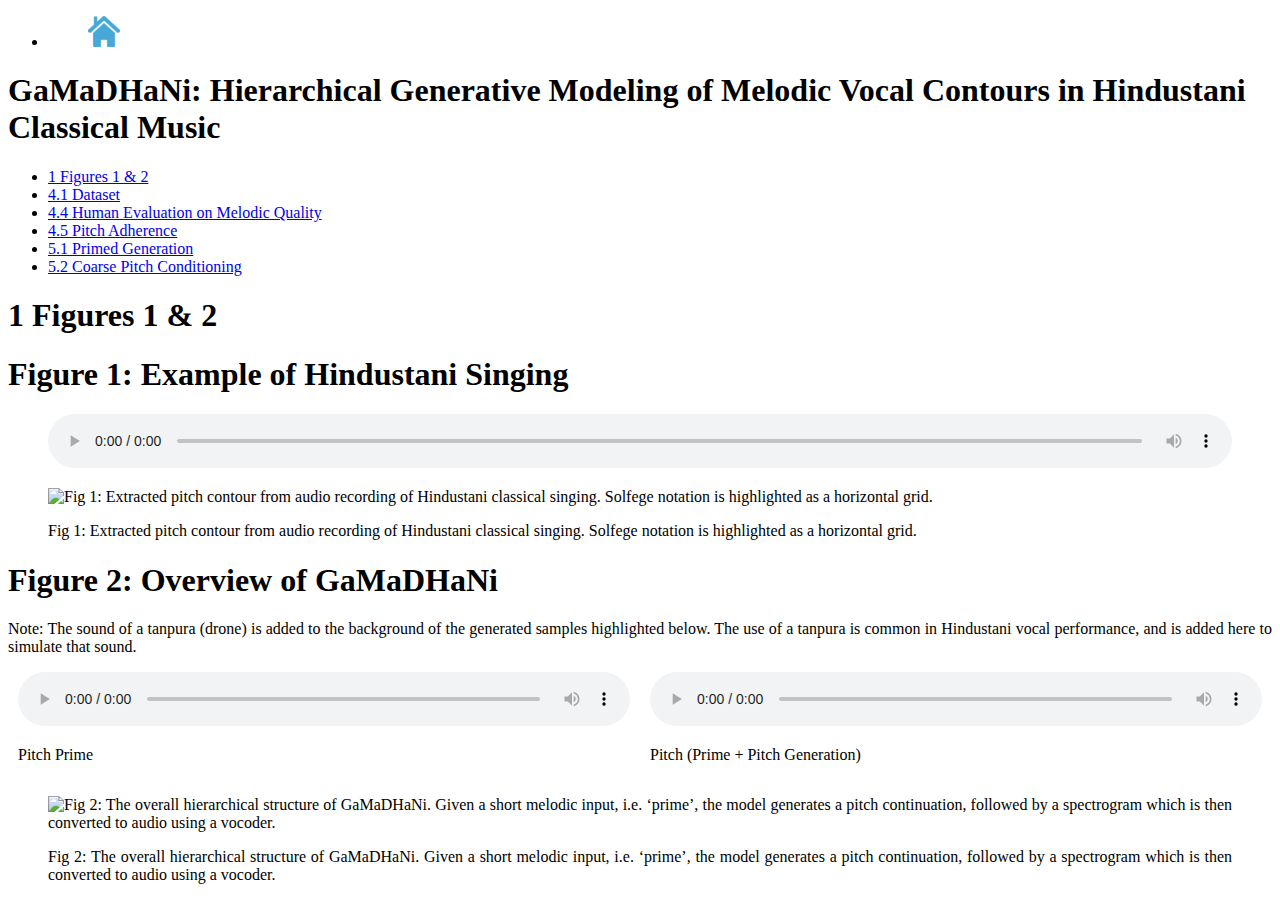
==== commit fa6d26cb: "corrected paths" ====
--- a/1figs/index.html
+++ b/1figs/index.html
@@ -6,8 +6,8 @@
     <meta http-equiv="x-ua-compatible" content="ie=edge">
     <title>1 Figures 1 &amp; 2 - Demo Samples</title>
     <meta name="viewport" content="width=device-width, initial-scale=1"> 
-    <link rel="icon" href="https://gamadhani.github.io/%20favicon.png%20">  
-    <link rel="stylesheet" href="/css/style.min.75d979721c77aee3e680cd0fadc988bd8e4d9de67f4d5a370ef8f8e1afe76103.css">  
+    <link rel="icon" href="https://snnithya.github.io/gamadhani-samples/%20favicon.png%20">  
+    <link rel="stylesheet" href="/gamadhani-samples/css/style.min.75d979721c77aee3e680cd0fadc988bd8e4d9de67f4d5a370ef8f8e1afe76103.css">  
 
 </head>
 
@@ -23,7 +23,7 @@
     <ul>
          
         <li class="menu-item-/static/home.png">
-            <a href="/">
+            <a href="/gamadhani-samples/">
                 
                 <figure>
                     <img src="/static/home.png" alt="Descriptive text about the image">
@@ -46,27 +46,27 @@
     <ul>
         
         <li class="active ">
-            <a href="https://gamadhani.github.io/1figs/">1 Figures 1 &amp; 2</a>
+            <a href="https://snnithya.github.io/gamadhani-samples/1figs/">1 Figures 1 &amp; 2</a>
         </li>
         
         <li class="">
-            <a href="https://gamadhani.github.io/2data/">4.1 Dataset</a>
+            <a href="https://snnithya.github.io/gamadhani-samples/2data/">4.1 Dataset</a>
         </li>
         
         <li class="">
-            <a href="https://gamadhani.github.io/3listening_test/">4.4 Human Evaluation on Melodic Quality</a>
+            <a href="https://snnithya.github.io/gamadhani-samples/3listening_test/">4.4 Human Evaluation on Melodic Quality</a>
         </li>
         
         <li class="">
-            <a href="https://gamadhani.github.io/4pitch_adherence/">4.5 Pitch Adherence</a>
+            <a href="https://snnithya.github.io/gamadhani-samples/4pitch_adherence/">4.5 Pitch Adherence</a>
         </li>
         
         <li class="">
-            <a href="https://gamadhani.github.io/5primed_generation/">5.1 Primed Generation</a>
+            <a href="https://snnithya.github.io/gamadhani-samples/5primed_generation/">5.1 Primed Generation</a>
         </li>
         
         <li class="">
-            <a href="https://gamadhani.github.io/6coarsepitch/">5.2 Coarse Pitch Conditioning</a>
+            <a href="https://snnithya.github.io/gamadhani-samples/6coarsepitch/">5.2 Coarse Pitch Conditioning</a>
         </li>
         
     </ul>
@@ -81,10 +81,10 @@
         <h1 id="figure-1-example-of-hindustani-singing">Figure 1: Example of Hindustani Singing</h1>
 <p><figure >
     <audio controls preload="metadata ">
-    <source src="/static/homepage/fig1.mp3" type="audio/mpeg">
+    <source src="/gamadhani-samples/static/homepage/fig1.mp3" type="audio/mpeg">
   </audio> 
 </figure>
-<figure><img   src="/static/homepage/hindustani_contour.png" 
+<figure><img   src="/gamadhani-samples/static/homepage/hindustani_contour.png" 
          alt="Fig 1: Extracted pitch contour from audio recording of Hindustani classical singing. Solfege notation is highlighted as a horizontal grid."/><figcaption>
         <p>Fig 1: Extracted pitch contour from audio recording of Hindustani classical singing. Solfege notation is highlighted as a horizontal grid.</p>
     </figcaption>
@@ -118,7 +118,7 @@
     
     <div class="audio-item">
         <audio controls>
-            <source src="/static/homepage/hero_primeWshruti.wav" type="audio/wav">
+            <source src="/gamadhani-samples/static/homepage/hero_primeWshruti.wav" type="audio/wav">
             Your browser does not support the audio element.
         </audio>
         <p>Pitch Prime</p>
@@ -126,14 +126,14 @@
     
     <div class="audio-item">
         <audio controls>
-            <source src="/static/homepage/hero_prime&#43;contWshruti.wav" type="audio/wav">
+            <source src="/gamadhani-samples/static/homepage/hero_prime&#43;contWshruti.wav" type="audio/wav">
             Your browser does not support the audio element.
         </audio>
         <p>Pitch (Prime &#43; Pitch Generation)</p>
     </div>
     
 </div></p>
-<figure><img   src="/static/homepage/hero%20diag.png" 
+<figure><img   src="/gamadhani-samples/static/homepage/hero%20diag.png" 
          alt="Fig 2: The overall hierarchical structure of GaMaDHaNi. Given a short melodic input, i.e. ‘prime’, the model generates a pitch continuation, followed by a spectrogram which is then converted to audio using a vocoder."/><figcaption>
         <p>Fig 2: The overall hierarchical structure of GaMaDHaNi. Given a short melodic input, i.e. ‘prime’, the model generates a pitch continuation, followed by a spectrogram which is then converted to audio using a vocoder.</p>
     </figcaption>
@@ -150,7 +150,7 @@
 </div>
 
     
-<script type="text/javascript" src="/js/scripts.min.eaf147370baecdd07c022597db631f99cab1c9cd6479de586f30327a568d6a0f.js"></script>
+<script type="text/javascript" src="/gamadhani-samples/js/scripts.min.eaf147370baecdd07c022597db631f99cab1c9cd6479de586f30327a568d6a0f.js"></script>
  
   
   
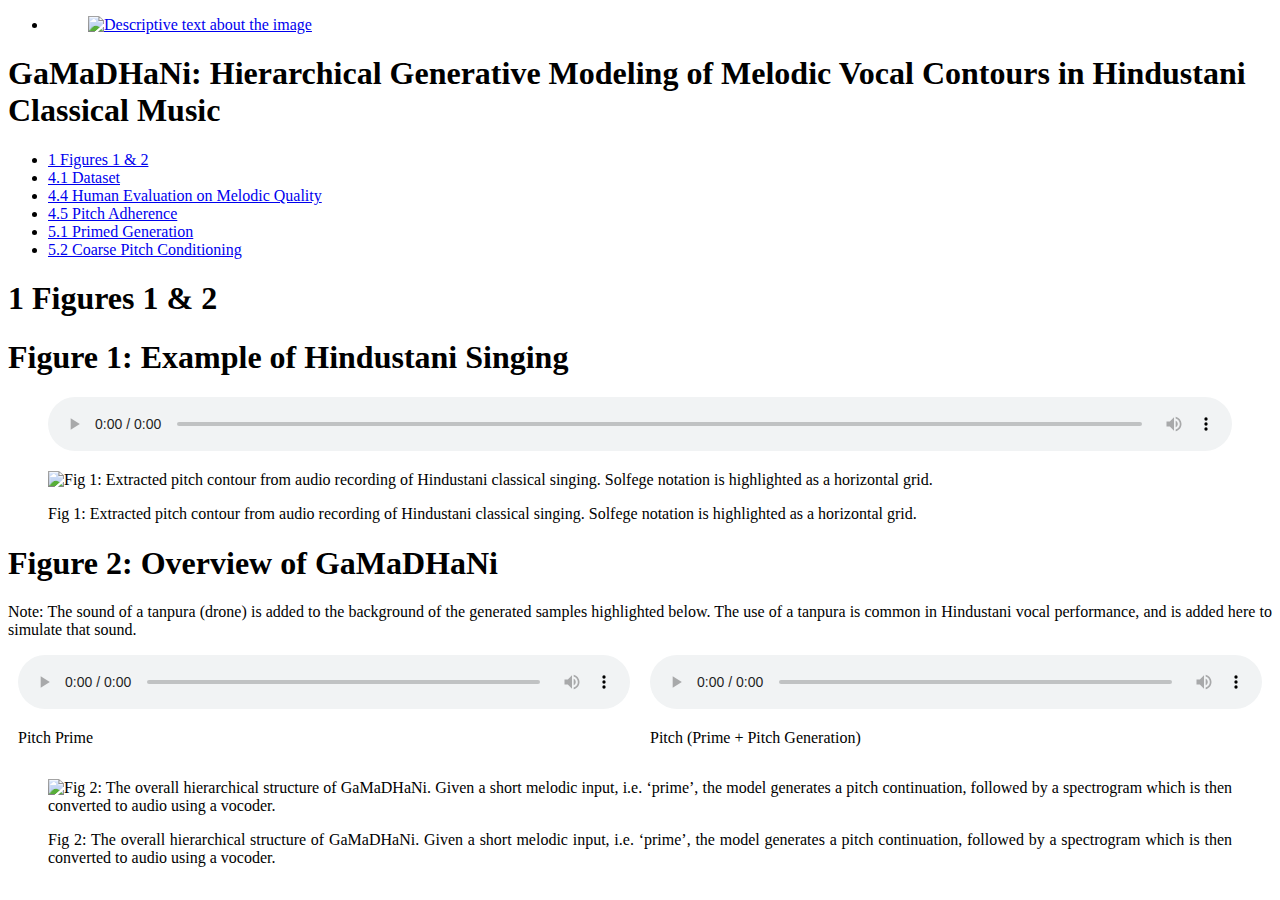
==== commit a5638702: "updated path of home icon" ====
--- a/1figs/index.html
+++ b/1figs/index.html
@@ -22,11 +22,11 @@
         <div id="main-menu" class="main-menu">
     <ul>
          
-        <li class="menu-item-/static/home.png">
+        <li class="menu-item-static/home.png">
             <a href="/gamadhani-samples/">
                 
                 <figure>
-                    <img src="/static/home.png" alt="Descriptive text about the image">
+                    <img src="static/home.png" alt="Descriptive text about the image">
                 </figure>
             </a>
         </li>
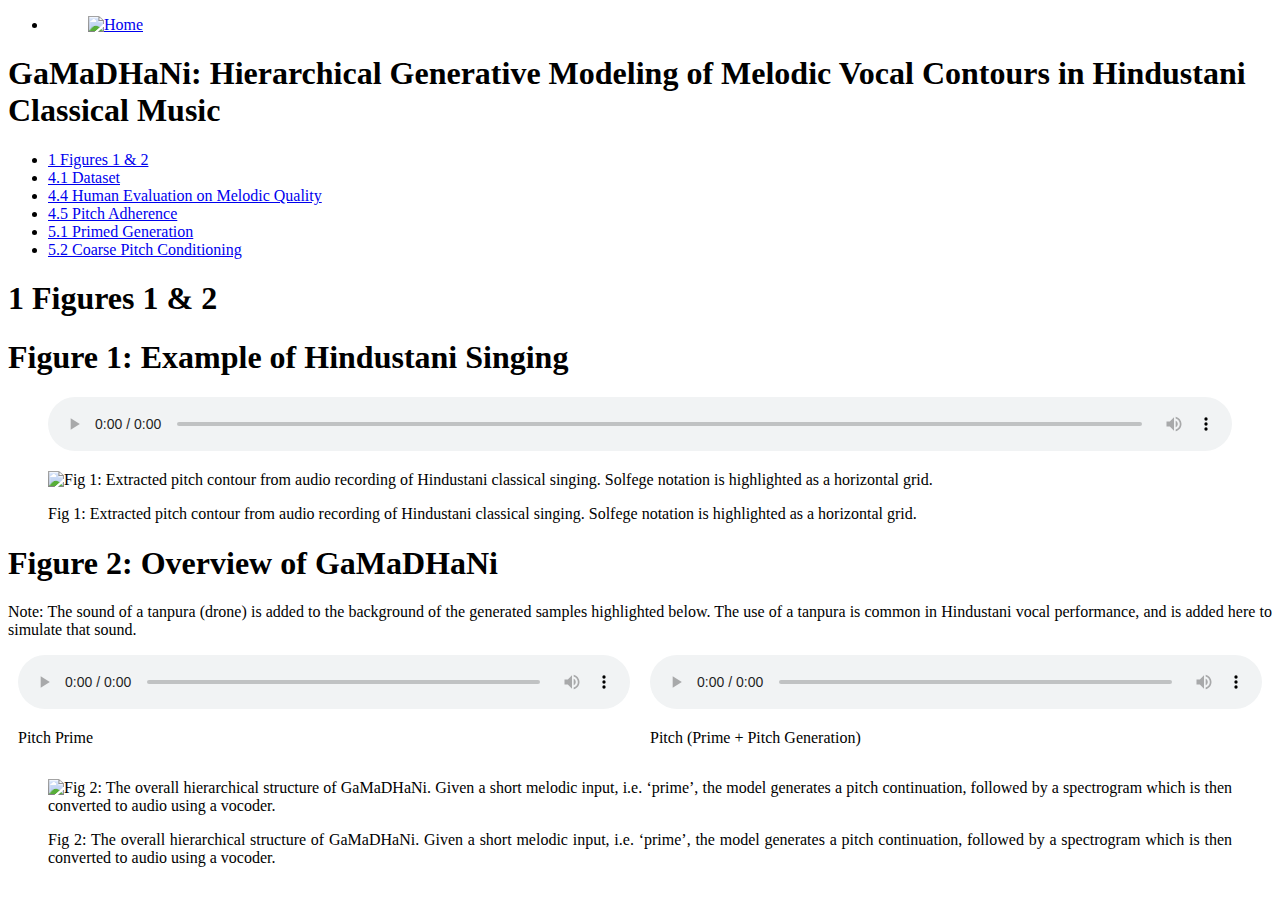
==== commit cfd7566c: "hardcoded home icon path" ====
--- a/1figs/index.html
+++ b/1figs/index.html
@@ -22,11 +22,11 @@
         <div id="main-menu" class="main-menu">
     <ul>
          
-        <li class="menu-item-static/home.png">
+        <li class="menu-item-/gamadhani-samples/static/home.png">
             <a href="/gamadhani-samples/">
                 
                 <figure>
-                    <img src="static/home.png" alt="Descriptive text about the image">
+                    <img src="/gamadhani-samples/static/home.png" alt="Home">
                 </figure>
             </a>
         </li>
